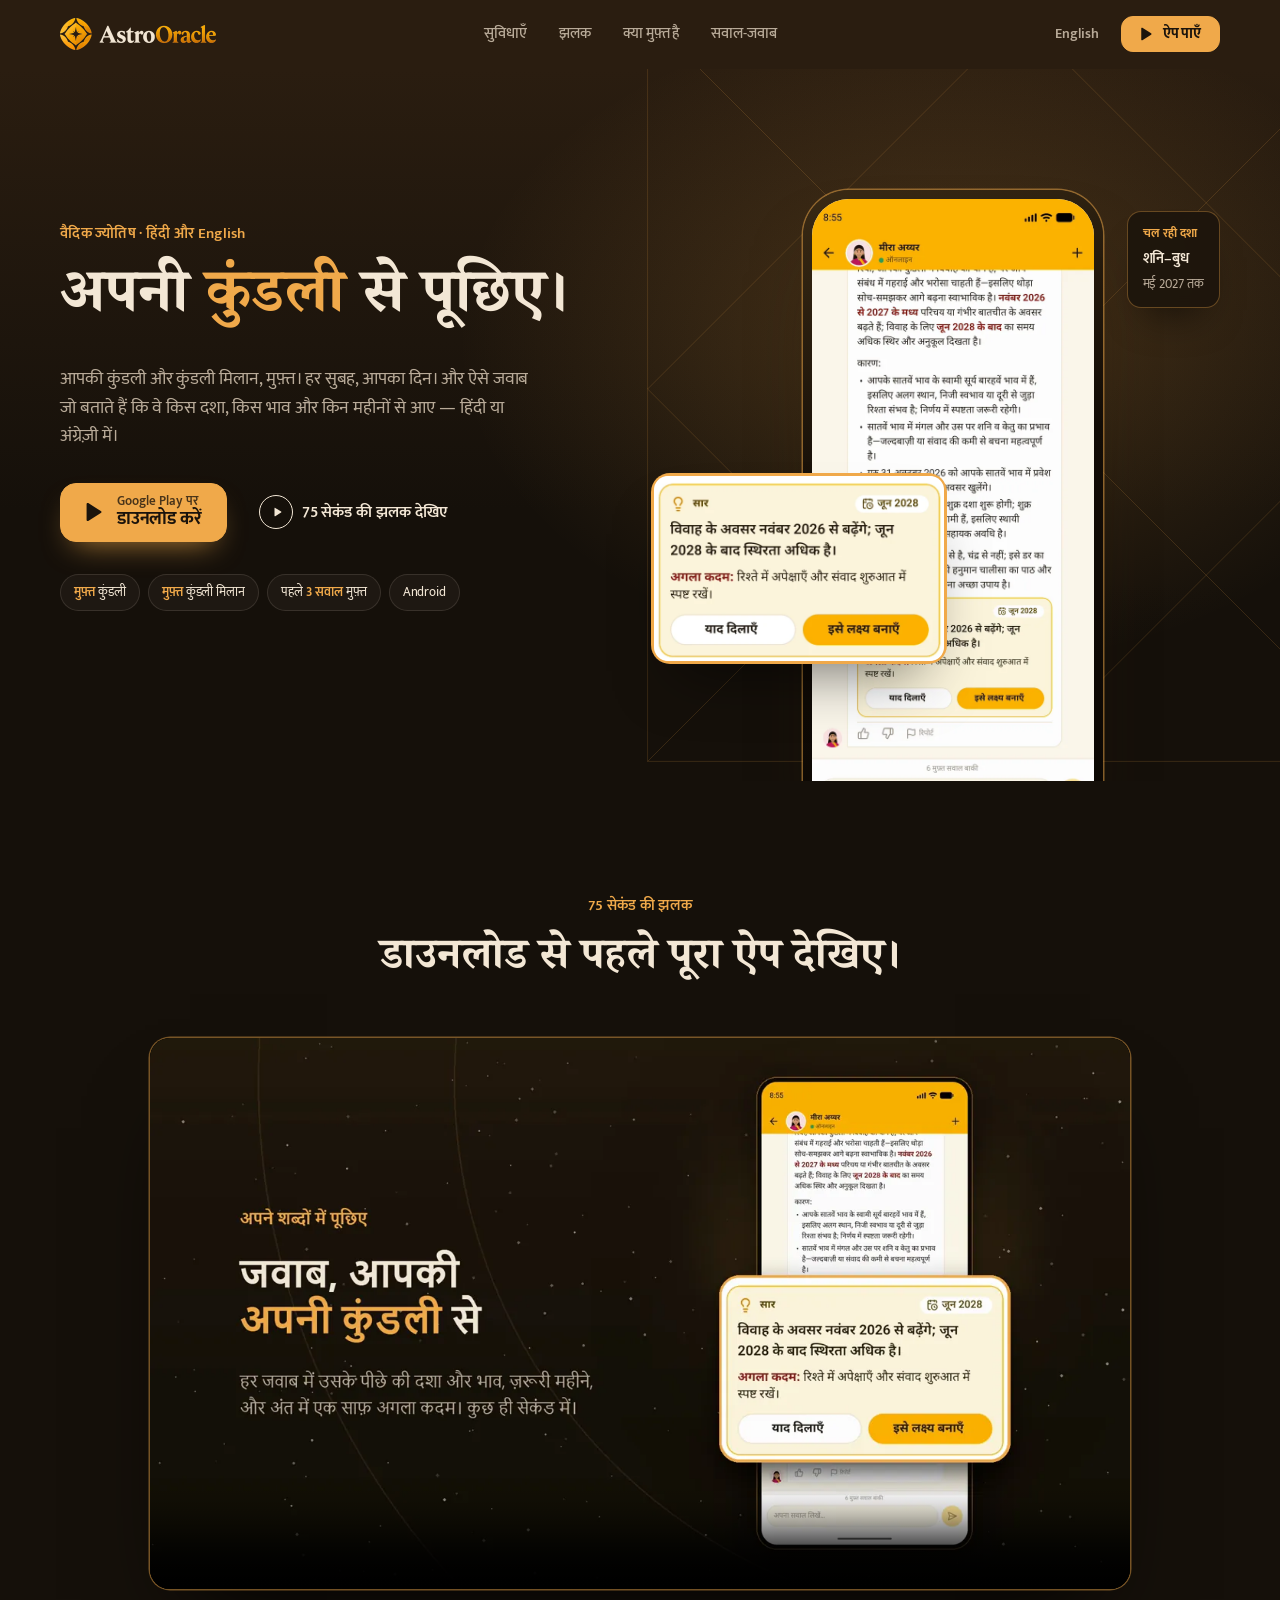
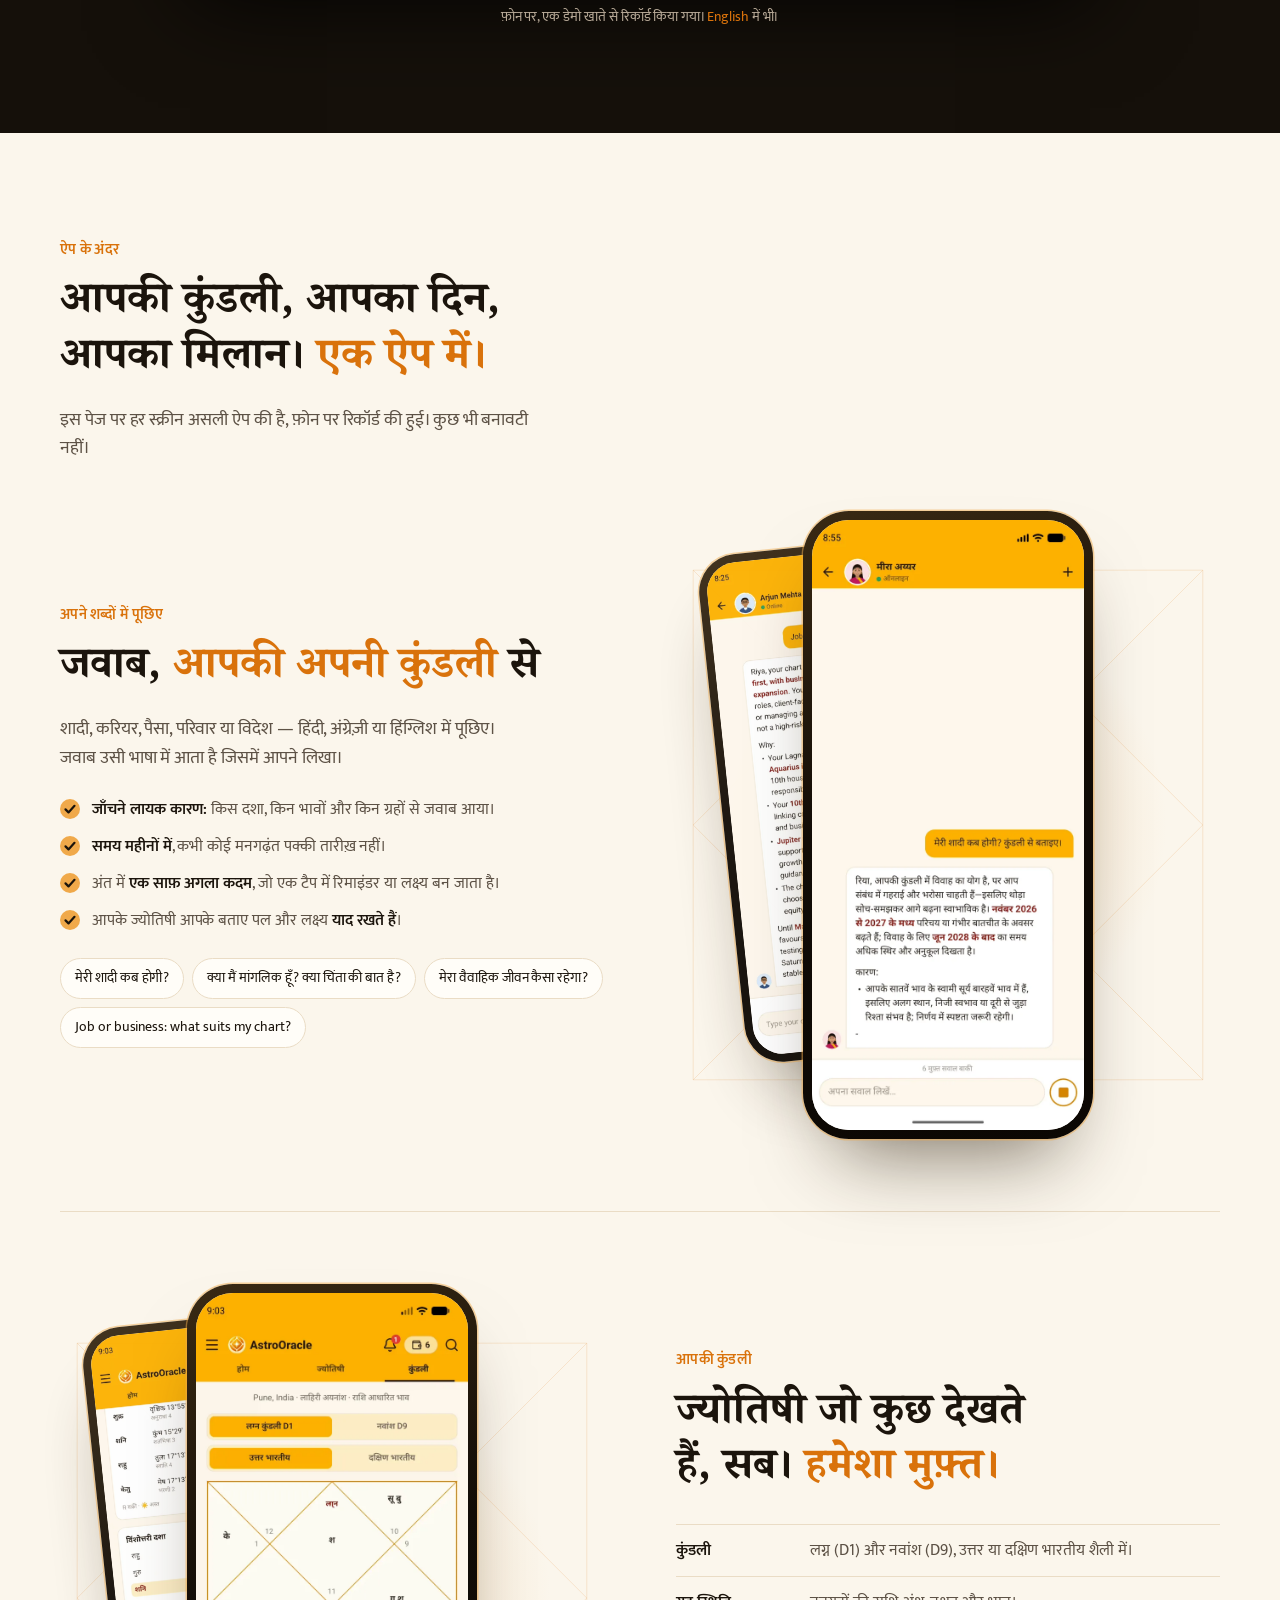
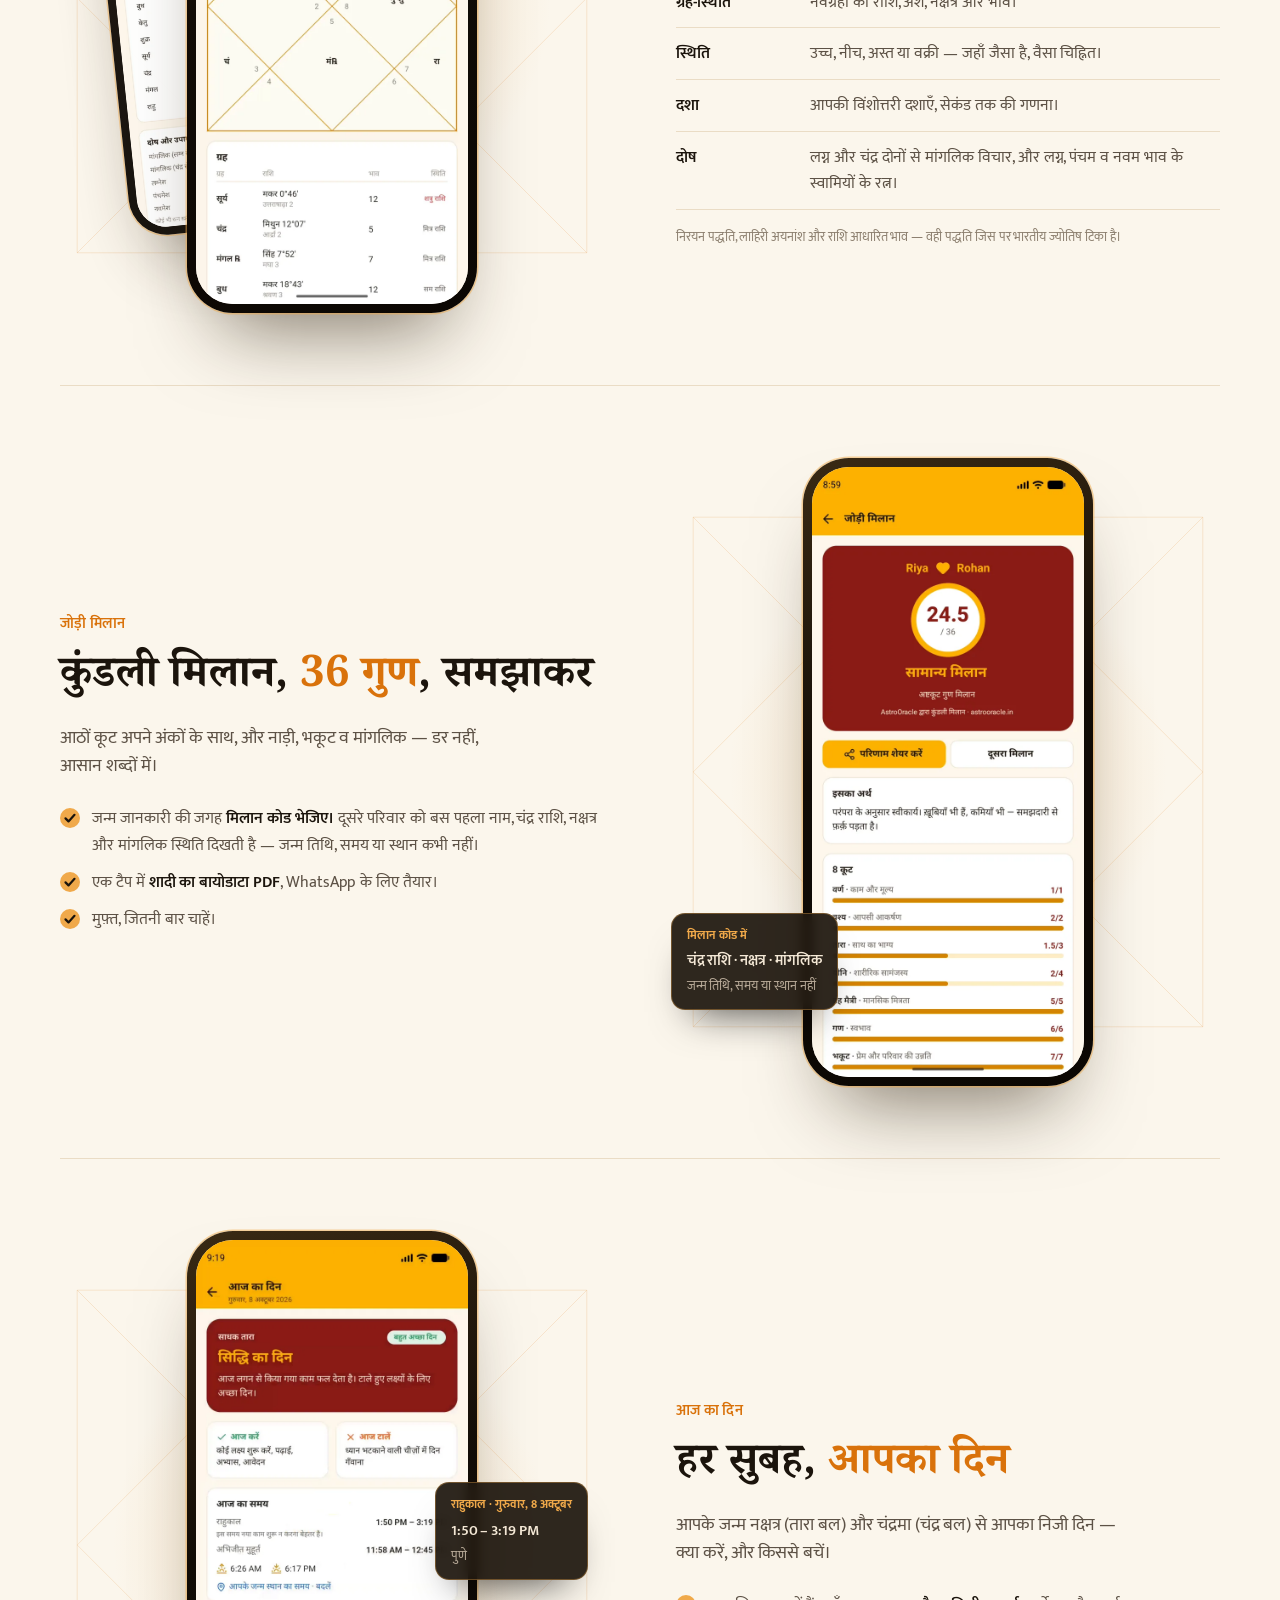
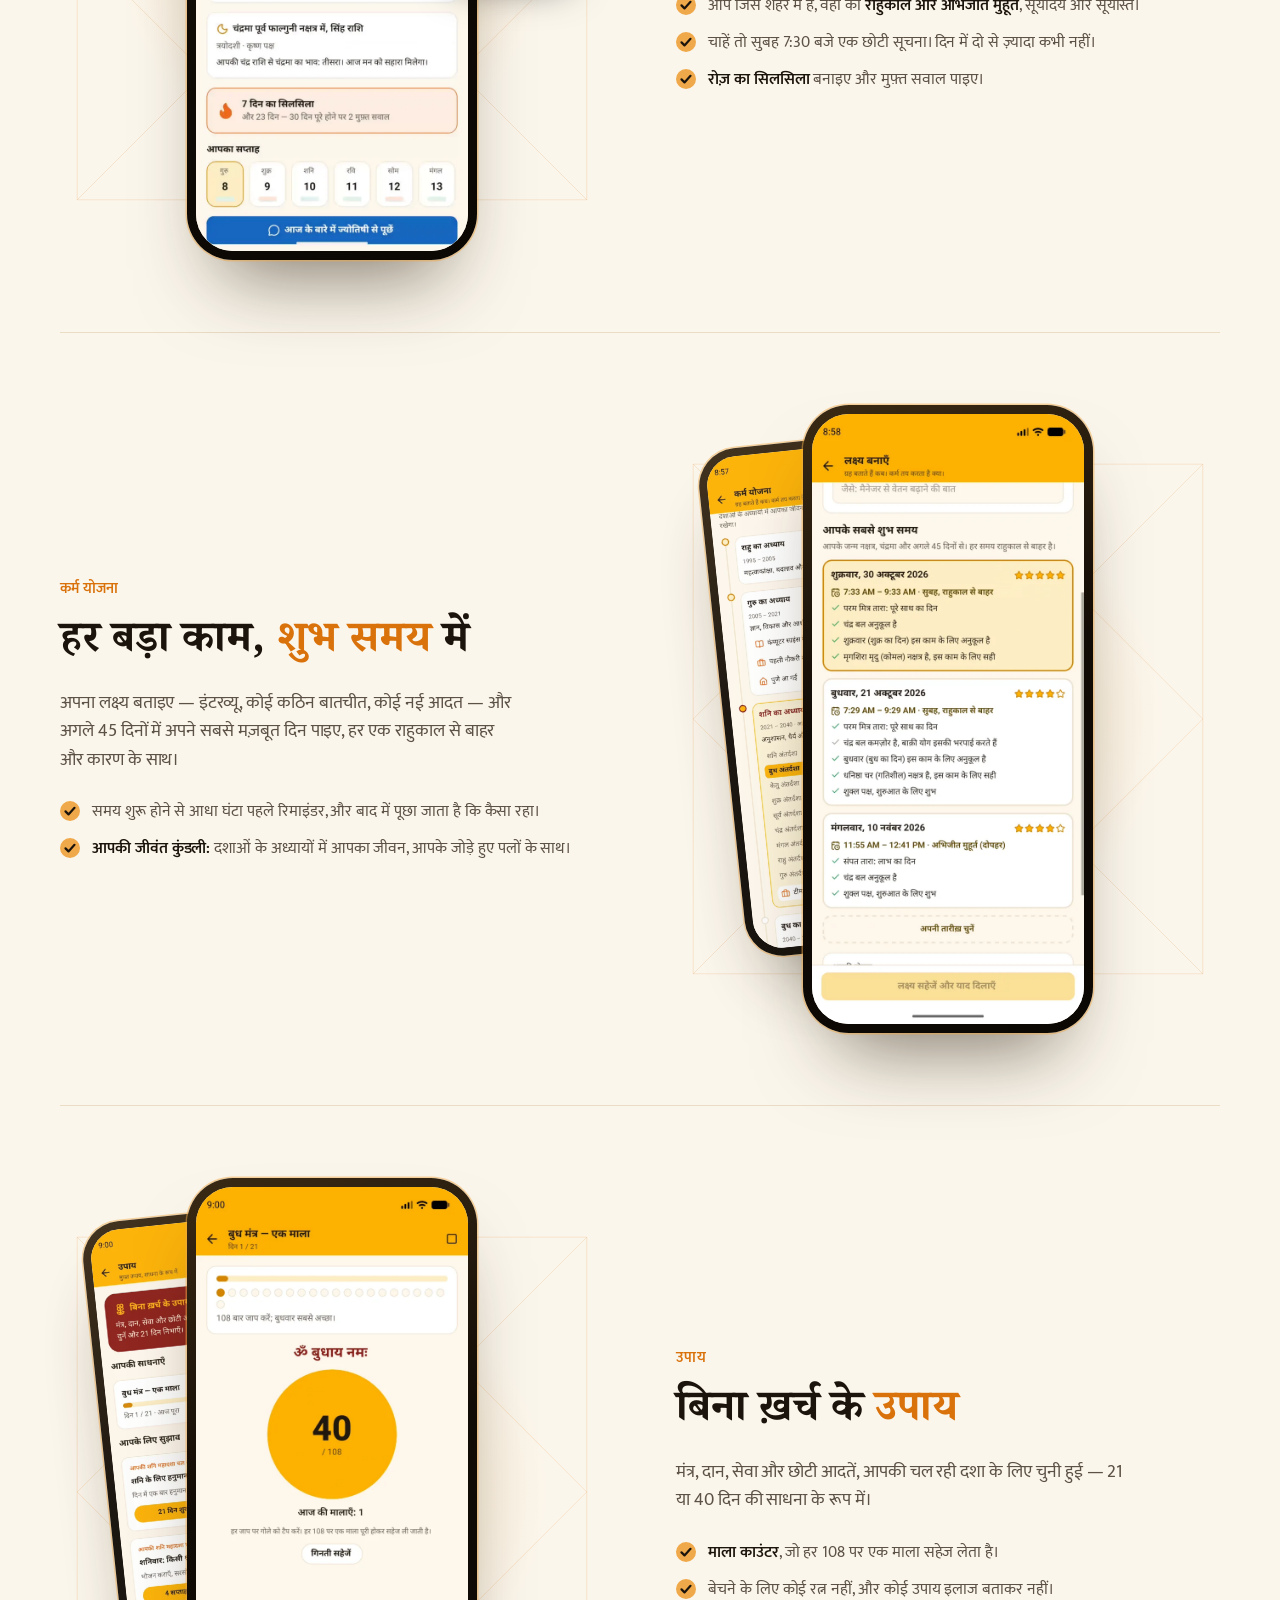
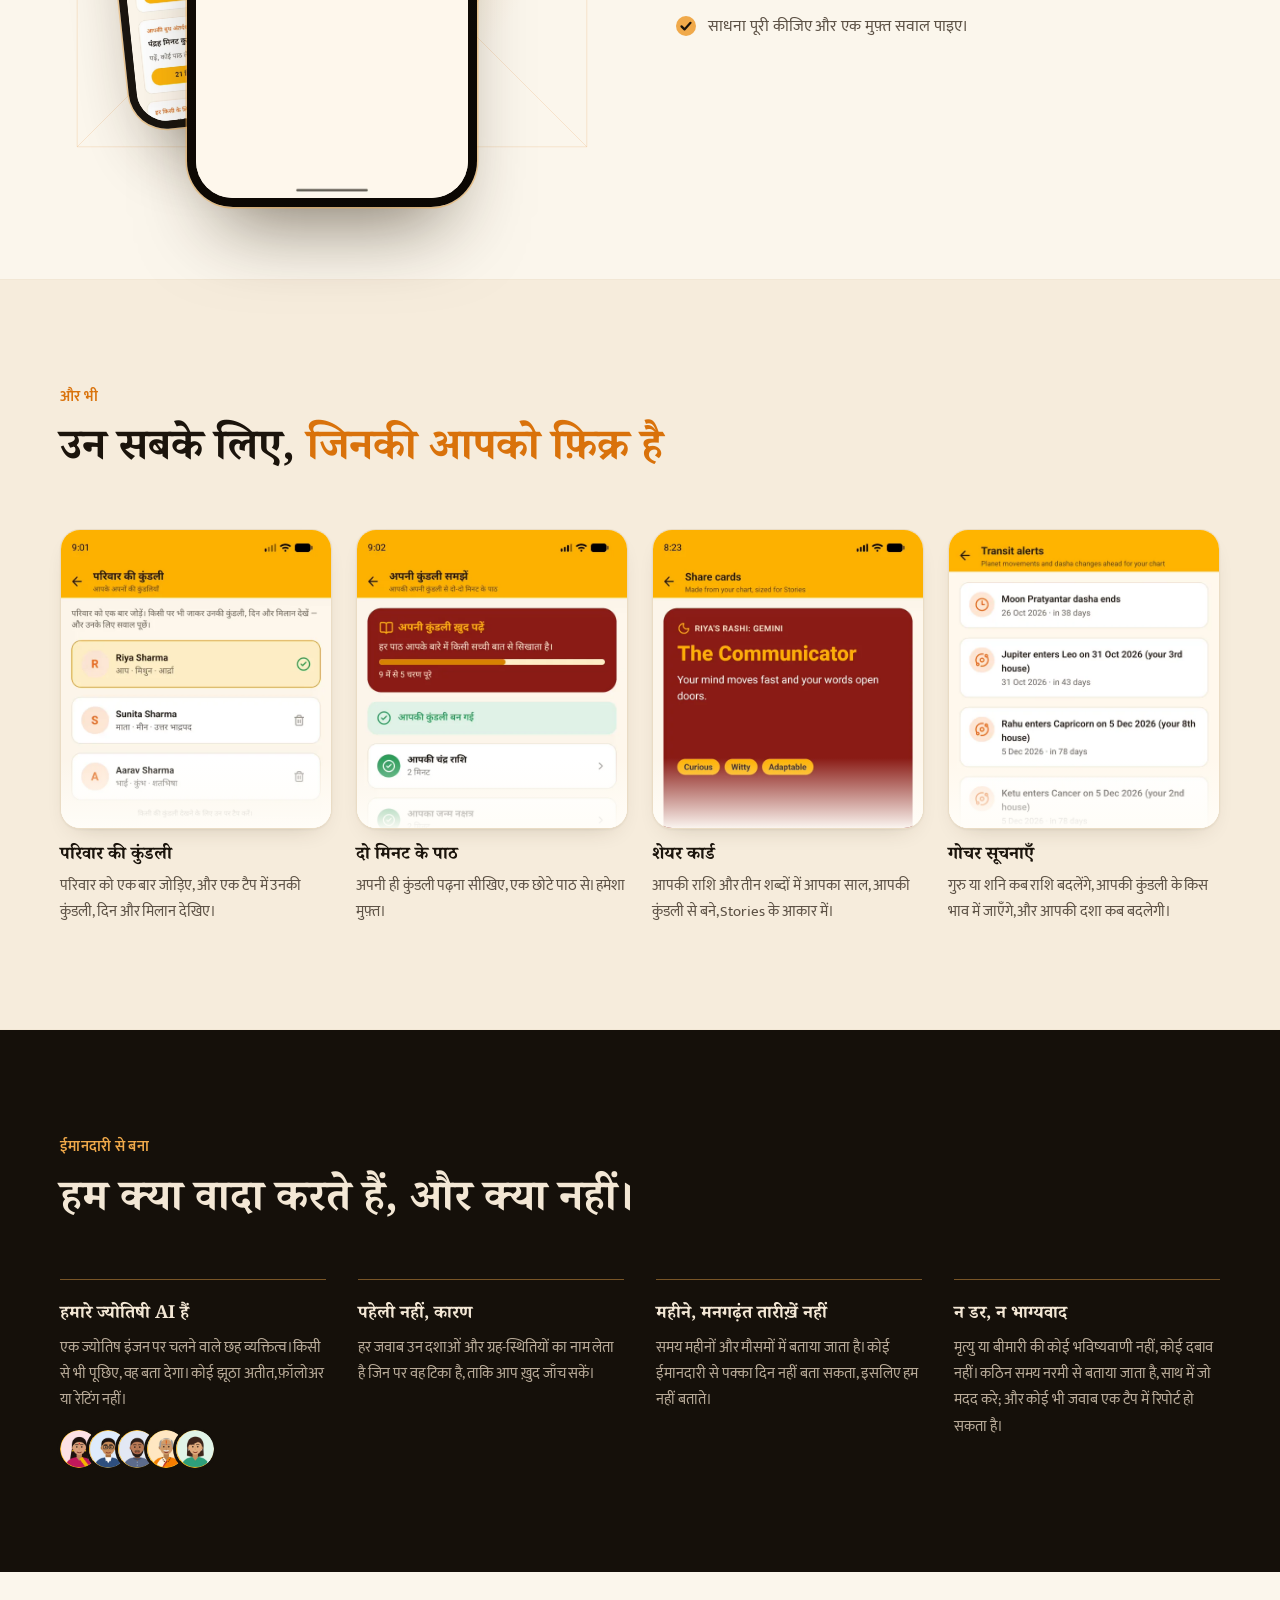
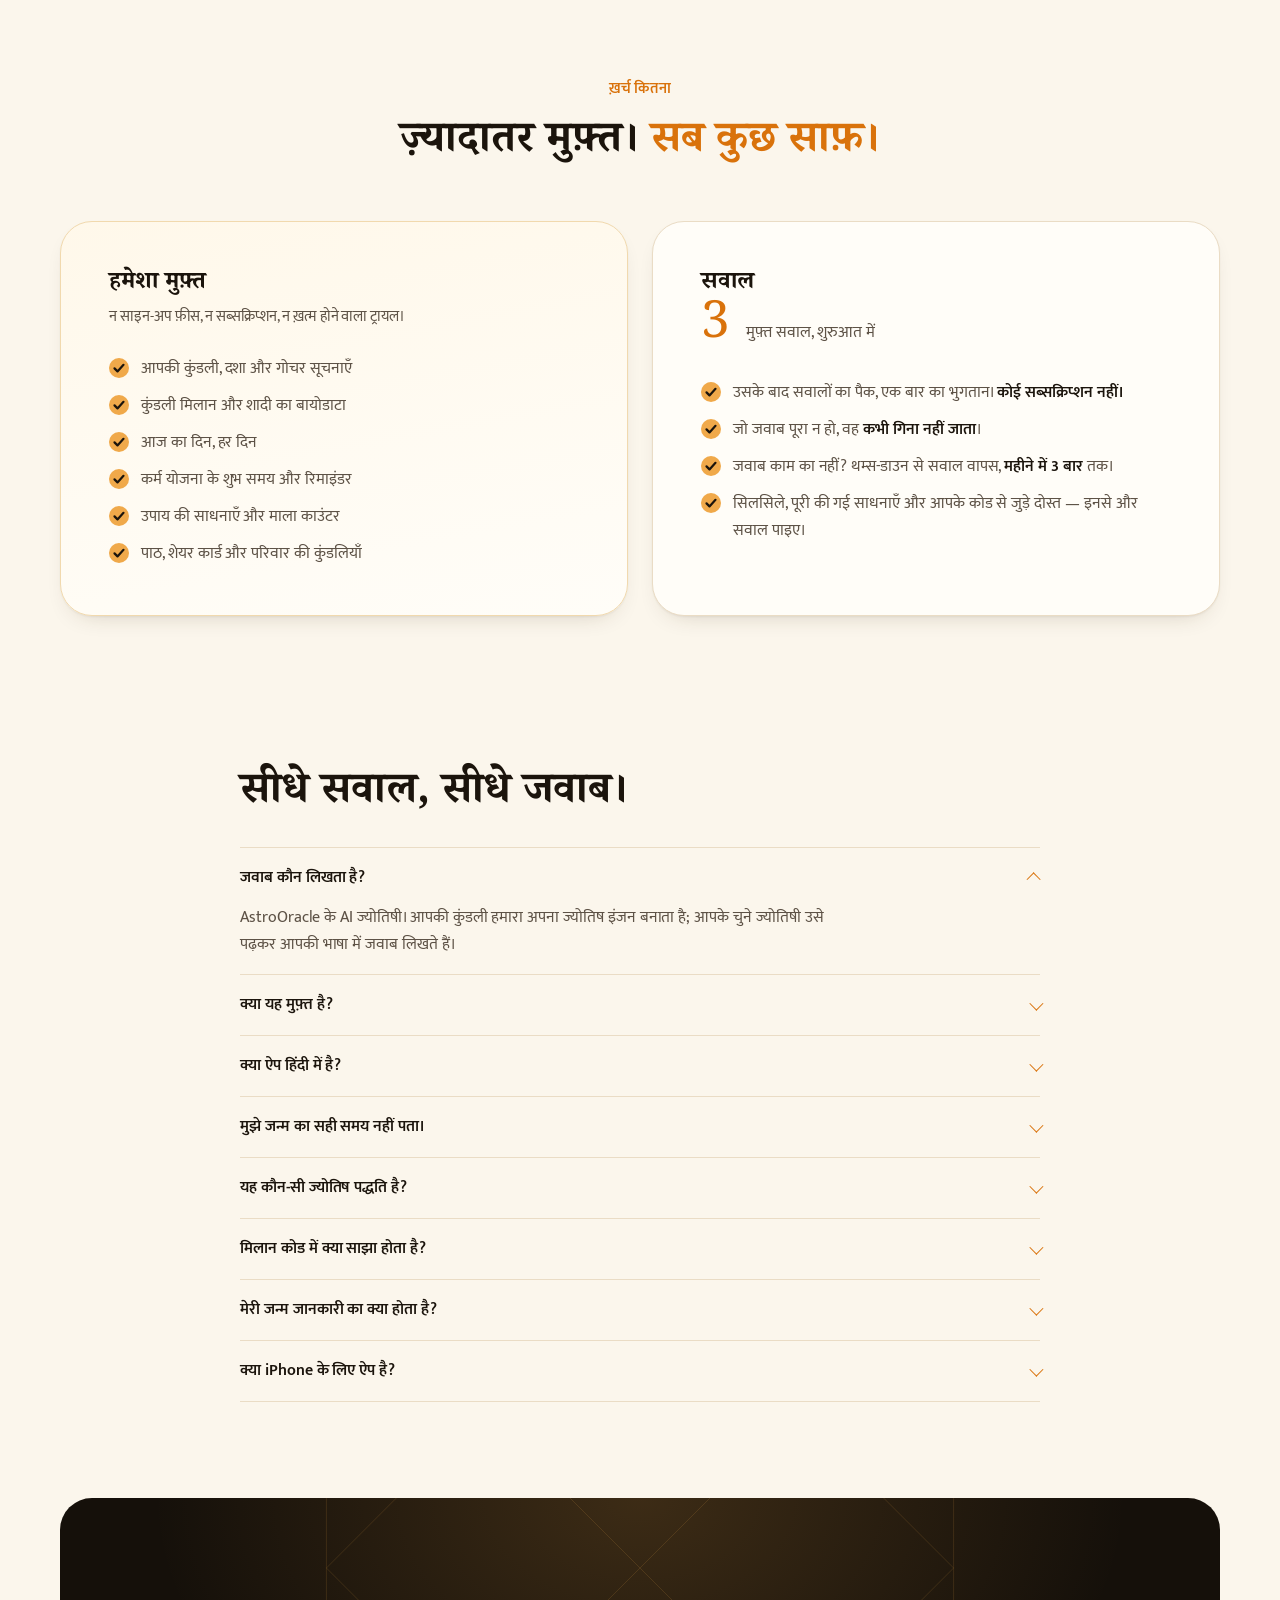
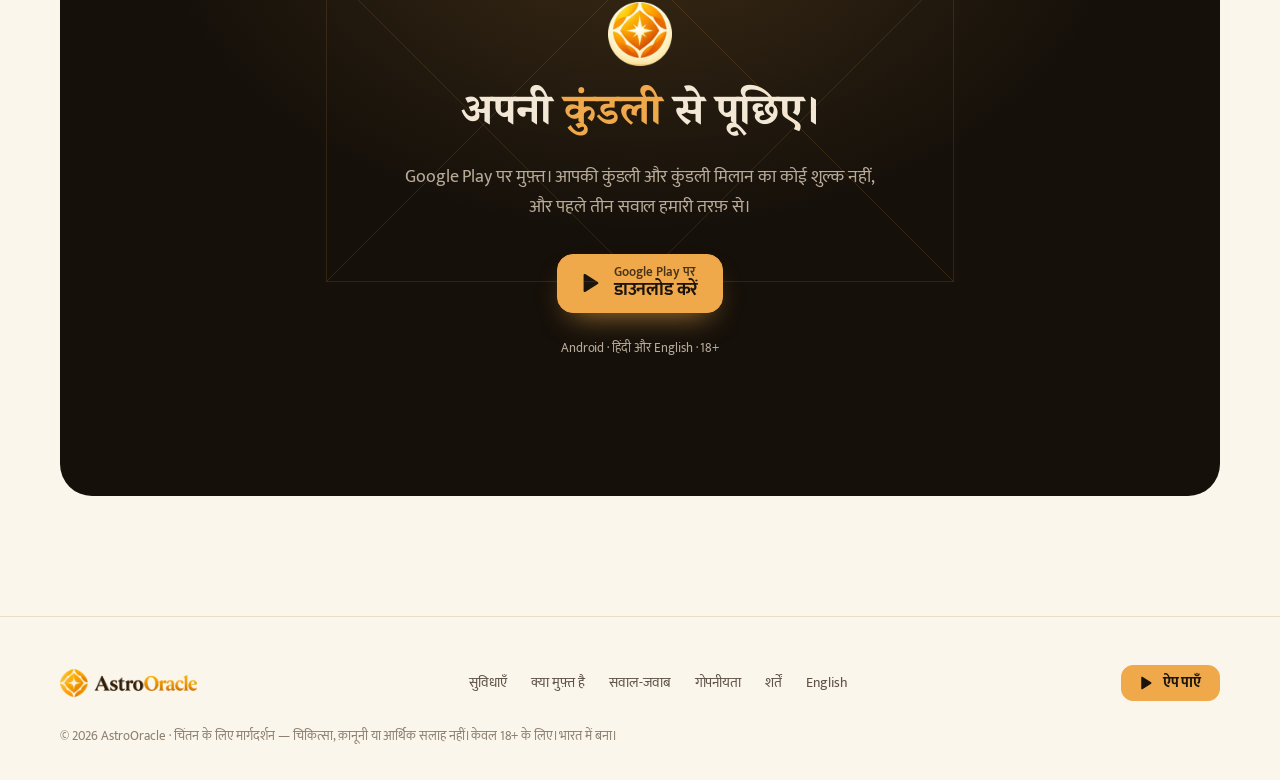
==== hi/index.html @ e286c620 "Redesign for 1.1.0: a Hindi page, the app in motion, and Google Play links - A night hero with a loo" ====
<!doctype html>
<html lang="hi">
<head>
<meta charset="utf-8" />
<meta name="viewport" content="width=device-width, initial-scale=1" />
<title>AstroOracle — मुफ़्त कुंडली, कुंडली मिलान और वैदिक ज्योतिष, हिंदी में</title>
<meta name="description" content="अपनी कुंडली से पूछिए। मुफ़्त कुंडली और 36 गुण मिलान, हर सुबह राहुकाल के साथ आपका दिन, और ऐसे जवाब जो बताते हैं कि वे किस दशा से आए — हिंदी और अंग्रेज़ी में।" />
<link rel="canonical" href="https://astrooracle.in/hi/" />
<link rel="alternate" hreflang="en" href="https://astrooracle.in/" />
<link rel="alternate" hreflang="hi" href="https://astrooracle.in/hi/" />
<link rel="alternate" hreflang="x-default" href="https://astrooracle.in/" />
<meta property="og:type" content="website" />
<meta property="og:locale" content="hi_IN" />
<meta property="og:url" content="https://astrooracle.in/hi/" />
<meta property="og:title" content="AstroOracle — अपनी कुंडली से पूछिए" />
<meta property="og:description" content="मुफ़्त कुंडली और कुंडली मिलान, हर सुबह आपका दिन, और आपकी अपनी कुंडली से जवाब। हिंदी और अंग्रेज़ी में।" />
<meta property="og:image" content="https://astrooracle.in/assets/img/og-hi.jpg" />
<meta property="og:image:width" content="1200" />
<meta property="og:image:height" content="630" />
<meta name="twitter:card" content="summary_large_image" />
<meta name="theme-color" content="#15100A" />
<link rel="icon" href="../assets/img/favicon.png" />
<link rel="apple-touch-icon" href="../assets/img/icon-512.png" />
<link rel="preconnect" href="https://fonts.googleapis.com" />
<link rel="preconnect" href="https://fonts.gstatic.com" crossorigin />
<link href="https://fonts.googleapis.com/css2?family=Fraunces:opsz,wght@9..144,600;9..144,700&family=Inter:wght@400;500;600;700&family=Mukta:wght@400;600;700&family=Noto+Serif+Devanagari:wght@600;700&display=swap" rel="stylesheet" />
<link rel="stylesheet" href="../assets/css/styles.css" />
<script>document.documentElement.classList.add('js');</script>
<script type="application/ld+json">
{
  "@context": "https://schema.org",
  "@type": "MobileApplication",
  "name": "AstroOracle",
  "operatingSystem": "Android",
  "applicationCategory": "LifestyleApplication",
  "inLanguage": ["hi", "en"],
  "url": "https://astrooracle.in/hi/",
  "downloadUrl": "https://play.google.com/store/apps/details?id=com.astrooracle.avokara",
  "image": "https://astrooracle.in/assets/img/icon-512.png",
  "description": "हिंदी और अंग्रेज़ी में वैदिक ज्योतिष: मुफ़्त कुंडली, मुफ़्त 36 गुण मिलान, राहुकाल के साथ रोज़ का दिन, और आपकी अपनी कुंडली से जवाब।",
  "offers": { "@type": "Offer", "price": "0", "priceCurrency": "INR" }
}
</script>
</head>
<body>

<svg width="0" height="0" style="position:absolute" aria-hidden="true"><defs>
  <symbol id="arrow" viewBox="0 0 24 24"><path d="M5 12h13M13 6l6 6-6 6" stroke-linecap="round" stroke-linejoin="round"/></symbol>
  <symbol id="play" viewBox="0 0 24 24"><path d="M7 4.6v14.8a1 1 0 0 0 1.53.85l11.6-7.4a1 1 0 0 0 0-1.7L8.53 3.75A1 1 0 0 0 7 4.6z"/></symbol>
  <symbol id="chart" viewBox="0 0 100 100"><path vector-effect="non-scaling-stroke" d="M1 1h98v98H1zM1 1l98 98M99 1L1 99M50 1l49 49-49 49L1 50z"/></symbol>
</defs></svg>

<nav class="nav nav--night" id="nav" aria-label="मुख्य">
  <div class="wrap">
    <a class="brand" href="./" aria-label="AstroOracle होम">
      <img class="on-day" src="../assets/img/logo-wordmark.png" srcset="../assets/img/logo-wordmark.png 1x, ../assets/img/logo-wordmark@2x.png 2x" alt="AstroOracle" width="156" height="32" />
      <img class="on-night" src="../assets/img/logo-wordmark-light.png" srcset="../assets/img/logo-wordmark-light.png 1x, ../assets/img/logo-wordmark-light@2x.png 2x" alt="AstroOracle" width="156" height="32" />
    </a>
    <div class="nav-links">
      <a href="#features">सुविधाएँ</a>
      <a href="#tour">झलक</a>
      <a href="#costs">क्या मुफ़्त है</a>
      <a href="#faq">सवाल-जवाब</a>
    </div>
    <div class="nav-actions">
      <a class="lang" href="../" hreflang="en" lang="en">English</a>
      <a class="store store--sm" href="https://play.google.com/store/apps/details?id=com.astrooracle.avokara"><svg aria-hidden="true"><use href="#play"/></svg><span><b>ऐप पाएँ</b></span></a>
    </div>
  </div>
</nav>

<!-- ============ HERO ============ -->
<header class="hero" id="top">
  <div class="motif" aria-hidden="true"><svg><use href="#chart"/></svg></div>
  <div class="wrap">
    <div class="hero-copy">
      <span class="eyebrow">वैदिक ज्योतिष · हिंदी और <span lang="en">English</span></span>
      <h1>अपनी <em>कुंडली</em> से पूछिए।</h1>
      <p class="lede">आपकी कुंडली और कुंडली मिलान, मुफ़्त। हर सुबह, आपका दिन। और ऐसे जवाब जो बताते हैं कि वे किस दशा, किस भाव और किन महीनों से आए — हिंदी या अंग्रेज़ी में।</p>
      <div class="hero-actions">
        <a class="store" href="https://play.google.com/store/apps/details?id=com.astrooracle.avokara"><svg aria-hidden="true"><use href="#play"/></svg><span><small>Google Play पर</small><b>डाउनलोड करें</b></span></a>
        <a class="textlink" href="#tour"><span class="play-dot" aria-hidden="true"><svg><use href="#play"/></svg></span>75 सेकंड की झलक देखिए</a>
      </div>
      <ul class="hero-meta">
        <li><b>मुफ़्त</b> कुंडली</li>
        <li><b>मुफ़्त</b> कुंडली मिलान</li>
        <li>पहले <b>3 सवाल</b> मुफ़्त</li>
        <li>Android</li>
      </ul>
    </div>
    <div class="hero-stage">
      <div class="phone">
        <video id="hero-video" muted loop playsinline preload="none" poster="../assets/video/hero-hi.webp" width="600" height="1346"
               aria-label="AstroOracle में पूछा गया एक सवाल और कुंडली से आया जवाब, अंत में सार के साथ।">
          <source src="../assets/video/hero-hi.mp4" type="video/mp4" />
        </video>
      </div>
      <div class="lift"><img src="../assets/img/app/hi/takeaway.webp" width="616" height="392" alt="जवाब के अंत में सार: एक पंक्ति का मार्गदर्शन, अगला कदम, और रिमाइंडर या लक्ष्य बनाने के बटन।" /></div>
      <div class="chip" aria-hidden="true"><small>चल रही दशा</small><b>शनि–बुध</b><span>मई 2027 तक</span></div>
    </div>
  </div>
</header>

<!-- ============ TOUR ============ -->
<section class="tour" id="tour">
  <div class="wrap">
    <div class="section-head center">
      <span class="eyebrow">75 सेकंड की झलक</span>
      <h2>डाउनलोड से पहले पूरा ऐप देखिए।</h2>
    </div>
    <div class="player reveal">
      <video controls preload="none" playsinline poster="../assets/video/intro-hi.webp" width="1280" height="720" aria-label="AstroOracle की 75 सेकंड की झलक">
        <source src="../assets/video/intro-hi.mp4" type="video/mp4" />
      </video>
    </div>
    <p class="player-note">फ़ोन पर, एक डेमो खाते से रिकॉर्ड किया गया। <a href="../#tour" hreflang="en" lang="en">English</a> में भी।</p>
  </div>
</section>

<!-- ============ FEATURES ============ -->
<section class="features" id="features">
  <div class="wrap">
    <div class="section-head">
      <span class="eyebrow">ऐप के अंदर</span>
      <h2>आपकी कुंडली, आपका दिन, आपका मिलान। <em>एक ऐप में।</em></h2>
      <p class="lede">इस पेज पर हर स्क्रीन असली ऐप की है, फ़ोन पर रिकॉर्ड की हुई। कुछ भी बनावटी नहीं।</p>
    </div>

    <article class="feature" id="ask">
      <div class="feature-copy reveal">
        <span class="eyebrow">अपने शब्दों में पूछिए</span>
        <h2>जवाब, <em>आपकी अपनी कुंडली</em> से</h2>
        <p class="lede">शादी, करियर, पैसा, परिवार या विदेश — हिंदी, अंग्रेज़ी या हिंग्लिश में पूछिए। जवाब उसी भाषा में आता है जिसमें आपने लिखा।</p>
        <ul class="ticks">
          <li><span><b>जाँचने लायक कारण:</b> किस दशा, किन भावों और किन ग्रहों से जवाब आया।</span></li>
          <li><span><b>समय महीनों में</b>, कभी कोई मनगढ़ंत पक्की तारीख़ नहीं।</span></li>
          <li><span>अंत में <b>एक साफ़ अगला कदम</b>, जो एक टैप में रिमाइंडर या लक्ष्य बन जाता है।</span></li>
          <li><span>आपके ज्योतिषी आपके बताए पल और लक्ष्य <b>याद रखते हैं</b>।</span></li>
        </ul>
        <div class="asks" aria-label="लोग क्या पूछते हैं">
          <span>मेरी शादी कब होगी?</span>
          <span>क्या मैं मांगलिक हूँ? क्या चिंता की बात है?</span>
          <span>मेरा वैवाहिक जीवन कैसा रहेगा?</span>
          <span lang="en">Job or business: what suits my chart?</span>
        </div>
      </div>
      <div class="feature-visual reveal d1">
        <div class="motif" aria-hidden="true"><svg><use href="#chart"/></svg></div>
        <div class="phone phone--sm phone--back"><img src="../assets/img/app/en/answer.webp" width="640" height="1437" loading="lazy" alt="अंग्रेज़ी में ऐसा ही एक जवाब, करियर के सवाल पर।" /></div>
        <div class="phone"><img src="../assets/img/app/hi/answer.webp" width="640" height="1437" loading="lazy" alt="'मेरी शादी कब होगी?' का जवाब, जिसमें नवंबर 2026 से 2027 के मध्य और जून 2028 के बाद का समय और उसके कारण हैं।" /></div>
      </div>
    </article>

    <article class="feature feature--flip" id="kundli">
      <div class="feature-copy reveal">
        <span class="eyebrow">आपकी कुंडली</span>
        <h2>ज्योतिषी जो कुछ देखते हैं, सब। <em>हमेशा मुफ़्त।</em></h2>
        <ul class="spec">
          <li><b>कुंडली</b><span>लग्न (D1) और नवांश (D9), उत्तर या दक्षिण भारतीय शैली में।</span></li>
          <li><b>ग्रह-स्थिति</b><span>नवग्रहों की राशि, अंश, नक्षत्र और भाव।</span></li>
          <li><b>स्थिति</b><span>उच्च, नीच, अस्त या वक्री — जहाँ जैसा है, वैसा चिह्नित।</span></li>
          <li><b>दशा</b><span>आपकी विंशोत्तरी दशाएँ, सेकंड तक की गणना।</span></li>
          <li><b>दोष</b><span>लग्न और चंद्र दोनों से मांगलिक विचार, और लग्न, पंचम व नवम भाव के स्वामियों के रत्न।</span></li>
        </ul>
        <p class="tiny" style="margin-top:var(--s-4)">निरयन पद्धति, लाहिरी अयनांश और राशि आधारित भाव — वही पद्धति जिस पर भारतीय ज्योतिष टिका है।</p>
      </div>
      <div class="feature-visual reveal d1">
        <div class="motif" aria-hidden="true"><svg><use href="#chart"/></svg></div>
        <div class="phone phone--sm phone--back"><img src="../assets/img/app/hi/dasha.webp" width="640" height="1437" loading="lazy" alt="विंशोत्तरी दशा की समयरेखा, और दोष व उपाय।" /></div>
        <div class="phone"><img src="../assets/img/app/hi/kundli.webp" width="640" height="1437" loading="lazy" alt="कुंडली स्क्रीन: उत्तर भारतीय लग्न कुंडली, और नीचे ग्रहों की राशि, भाव और स्थिति।" /></div>
      </div>
    </article>

    <article class="feature" id="match">
      <div class="feature-copy reveal">
        <span class="eyebrow">जोड़ी मिलान</span>
        <h2>कुंडली मिलान, <em>36 गुण</em>, समझाकर</h2>
        <p class="lede">आठों कूट अपने अंकों के साथ, और नाड़ी, भकूट व मांगलिक — डर नहीं, आसान शब्दों में।</p>
        <ul class="ticks">
          <li><span>जन्म जानकारी की जगह <b>मिलान कोड भेजिए।</b> दूसरे परिवार को बस पहला नाम, चंद्र राशि, नक्षत्र और मांगलिक स्थिति दिखती है — जन्म तिथि, समय या स्थान कभी नहीं।</span></li>
          <li><span>एक टैप में <b>शादी का बायोडाटा PDF</b>, WhatsApp के लिए तैयार।</span></li>
          <li><span>मुफ़्त, जितनी बार चाहें।</span></li>
        </ul>
      </div>
      <div class="feature-visual reveal d1">
        <div class="motif" aria-hidden="true"><svg><use href="#chart"/></svg></div>
        <div class="phone"><img src="../assets/img/app/hi/match.webp" width="640" height="1437" loading="lazy" alt="कुंडली मिलान: 36 में से 24.5, सामान्य मिलान, और आठों कूट के अंक।" /></div>
        <div class="chip" style="left:-1%;bottom:76px"><small>मिलान कोड में</small><b>चंद्र राशि · नक्षत्र · मांगलिक</b><span>जन्म तिथि, समय या स्थान नहीं</span></div>
      </div>
    </article>

    <article class="feature feature--flip" id="today">
      <div class="feature-copy reveal">
        <span class="eyebrow">आज का दिन</span>
        <h2>हर सुबह, <em>आपका दिन</em></h2>
        <p class="lede">आपके जन्म नक्षत्र (तारा बल) और चंद्रमा (चंद्र बल) से आपका निजी दिन — क्या करें, और किससे बचें।</p>
        <ul class="ticks">
          <li><span>आप जिस शहर में हैं, वहाँ का <b>राहुकाल और अभिजीत मुहूर्त</b>, सूर्योदय और सूर्यास्त।</span></li>
          <li><span>चाहें तो सुबह 7:30 बजे एक छोटी सूचना। दिन में दो से ज़्यादा कभी नहीं।</span></li>
          <li><span><b>रोज़ का सिलसिला</b> बनाइए और मुफ़्त सवाल पाइए।</span></li>
        </ul>
      </div>
      <div class="feature-visual reveal d1">
        <div class="motif" aria-hidden="true"><svg><use href="#chart"/></svg></div>
        <div class="phone"><img src="../assets/img/app/hi/today.webp" width="640" height="1437" loading="lazy" alt="आज का दिन: सिद्धि का दिन, आज क्या करें, राहुकाल 1:50 से 3:19 PM, अभिजीत मुहूर्त, चंद्रमा का नक्षत्र और 7 दिन का सिलसिला।" /></div>
        <div class="chip" style="right:3%;top:40%"><small>राहुकाल · गुरुवार, 8 अक्टूबर</small><b>1:50 – 3:19 PM</b><span>पुणे</span></div>
      </div>
    </article>

    <article class="feature" id="karma">
      <div class="feature-copy reveal">
        <span class="eyebrow">कर्म योजना</span>
        <h2>हर बड़ा काम, <em>शुभ समय</em> में</h2>
        <p class="lede">अपना लक्ष्य बताइए — इंटरव्यू, कोई कठिन बातचीत, कोई नई आदत — और अगले 45 दिनों में अपने सबसे मज़बूत दिन पाइए, हर एक राहुकाल से बाहर और कारण के साथ।</p>
        <ul class="ticks">
          <li><span>समय शुरू होने से आधा घंटा पहले रिमाइंडर, और बाद में पूछा जाता है कि कैसा रहा।</span></li>
          <li><span><b>आपकी जीवंत कुंडली:</b> दशाओं के अध्यायों में आपका जीवन, आपके जोड़े हुए पलों के साथ।</span></li>
        </ul>
      </div>
      <div class="feature-visual reveal d1">
        <div class="motif" aria-hidden="true"><svg><use href="#chart"/></svg></div>
        <div class="phone phone--sm phone--back"><img src="../assets/img/app/hi/chapters.webp" width="640" height="1437" loading="lazy" alt="जीवंत कुंडली: दशाओं के अध्याय, अंतर्दशाएँ और जोड़े हुए पल।" /></div>
        <div class="phone"><img src="../assets/img/app/hi/windows.webp" width="640" height="1437" loading="lazy" alt="आपके सबसे शुभ समय: शुक्रवार, 30 अक्टूबर, सुबह 7:33 से 9:33, पाँच सितारे, और कारण।" /></div>
      </div>
    </article>

    <article class="feature feature--flip" id="upay">
      <div class="feature-copy reveal">
        <span class="eyebrow">उपाय</span>
        <h2>बिना ख़र्च के <em>उपाय</em></h2>
        <p class="lede">मंत्र, दान, सेवा और छोटी आदतें, आपकी चल रही दशा के लिए चुनी हुई — 21 या 40 दिन की साधना के रूप में।</p>
        <ul class="ticks">
          <li><span><b>माला काउंटर</b>, जो हर 108 पर एक माला सहेज लेता है।</span></li>
          <li><span>बेचने के लिए कोई रत्न नहीं, और कोई उपाय इलाज बताकर नहीं।</span></li>
          <li><span>साधना पूरी कीजिए और एक मुफ़्त सवाल पाइए।</span></li>
        </ul>
      </div>
      <div class="feature-visual reveal d1">
        <div class="motif" aria-hidden="true"><svg><use href="#chart"/></svg></div>
        <div class="phone phone--sm phone--back"><img src="../assets/img/app/hi/upay.webp" width="640" height="1437" loading="lazy" alt="उपाय: चल रही शनि महादशा और बुध अंतर्दशा के लिए सुझाए गए उपाय।" /></div>
        <div class="phone"><img src="../assets/img/app/hi/mala.webp" width="640" height="1437" loading="lazy" alt="ॐ बुधाय नमः की माला गिनती, 108 में से 40।" /></div>
      </div>
    </article>
  </div>
</section>

<!-- ============ ALSO IN THE APP ============ -->
<section class="pad" style="background:var(--sand);border-block:1px solid var(--hair-soft)">
  <div class="wrap">
    <div class="section-head">
      <span class="eyebrow">और भी</span>
      <h2>उन सबके लिए, <em>जिनकी आपको फ़िक्र है</em></h2>
    </div>
    <div class="more">
      <article class="reveal">
        <div class="window"><img src="../assets/img/app/hi/family.webp" width="640" height="1437" loading="lazy" alt="परिवार की कुंडली: रिया, उनकी माँ सुनीता और भाई आरव।" /></div>
        <h3>परिवार की कुंडली</h3>
        <p>परिवार को एक बार जोड़िए, और एक टैप में उनकी कुंडली, दिन और मिलान देखिए।</p>
      </article>
      <article class="reveal d1">
        <div class="window"><img src="../assets/img/app/hi/learn.webp" width="640" height="1437" loading="lazy" alt="अपनी कुंडली समझें: दो-दो मिनट के पाठ।" /></div>
        <h3>दो मिनट के पाठ</h3>
        <p>अपनी ही कुंडली पढ़ना सीखिए, एक छोटे पाठ से। हमेशा मुफ़्त।</p>
      </article>
      <article class="reveal d2">
        <div class="window"><img src="../assets/img/app/en/cards.webp" width="640" height="1437" loading="lazy" alt="शेयर कार्ड (अंग्रेज़ी में): रिया की राशि मिथुन, और तीन शब्दों में उनका 2026।" /></div>
        <h3>शेयर कार्ड</h3>
        <p>आपकी राशि और तीन शब्दों में आपका साल, आपकी कुंडली से बने, Stories के आकार में।</p>
      </article>
      <article class="reveal d3">
        <div class="window"><img src="../assets/img/screen-transits.webp" width="560" height="1180" loading="lazy" alt="गोचर सूचनाएँ (अंग्रेज़ी में), तारीख़ों और भावों के साथ।" /></div>
        <h3>गोचर सूचनाएँ</h3>
        <p>गुरु या शनि कब राशि बदलेंगे, आपकी कुंडली के किस भाव में जाएँगे, और आपकी दशा कब बदलेगी।</p>
      </article>
    </div>
  </div>
</section>

<!-- ============ HONEST ============ -->
<section class="night pad" id="honest">
  <div class="wrap">
    <div class="section-head">
      <span class="eyebrow">ईमानदारी से बना</span>
      <h2>हम क्या वादा करते हैं, और क्या नहीं।</h2>
    </div>
    <div class="promises">
      <article class="reveal">
        <h3>हमारे ज्योतिषी AI हैं</h3>
        <p>एक ज्योतिष इंजन पर चलने वाले छह व्यक्तित्व। किसी से भी पूछिए, वह बता देगा। कोई झूठा अतीत, फ़ॉलोअर या रेटिंग नहीं।</p>
        <div class="faces" aria-hidden="true">
          <img src="../assets/img/astrologer-meera.webp" width="38" height="38" loading="lazy" alt="" />
          <img src="../assets/img/astrologer-arjun.webp" width="38" height="38" loading="lazy" alt="" />
          <img src="../assets/img/astrologer-rudra.webp" width="38" height="38" loading="lazy" alt="" />
          <img src="../assets/img/astrologer-devraj.webp" width="38" height="38" loading="lazy" alt="" />
          <img src="../assets/img/astrologer-ananya.webp" width="38" height="38" loading="lazy" alt="" />
        </div>
      </article>
      <article class="reveal d1">
        <h3>पहेली नहीं, कारण</h3>
        <p>हर जवाब उन दशाओं और ग्रह-स्थितियों का नाम लेता है जिन पर वह टिका है, ताकि आप ख़ुद जाँच सकें।</p>
      </article>
      <article class="reveal d2">
        <h3>महीने, मनगढ़ंत तारीख़ें नहीं</h3>
        <p>समय महीनों और मौसमों में बताया जाता है। कोई ईमानदारी से पक्का दिन नहीं बता सकता, इसलिए हम नहीं बताते।</p>
      </article>
      <article class="reveal d3">
        <h3>न डर, न भाग्यवाद</h3>
        <p>मृत्यु या बीमारी की कोई भविष्यवाणी नहीं, कोई दबाव नहीं। कठिन समय नरमी से बताया जाता है, साथ में जो मदद करे; और कोई भी जवाब एक टैप में रिपोर्ट हो सकता है।</p>
      </article>
    </div>
  </div>
</section>

<!-- ============ COSTS ============ -->
<section class="pad" id="costs">
  <div class="wrap">
    <div class="section-head center">
      <span class="eyebrow">ख़र्च कितना</span>
      <h2>ज़्यादातर मुफ़्त। <em>सब कुछ साफ़।</em></h2>
    </div>
    <div class="costs">
      <div class="cost cost--free reveal">
        <h3>हमेशा मुफ़्त</h3>
        <p>न साइन-अप फ़ीस, न सब्सक्रिप्शन, न ख़त्म होने वाला ट्रायल।</p>
        <ul class="ticks">
          <li><span>आपकी कुंडली, दशा और गोचर सूचनाएँ</span></li>
          <li><span>कुंडली मिलान और शादी का बायोडाटा</span></li>
          <li><span>आज का दिन, हर दिन</span></li>
          <li><span>कर्म योजना के शुभ समय और रिमाइंडर</span></li>
          <li><span>उपाय की साधनाएँ और माला काउंटर</span></li>
          <li><span>पाठ, शेयर कार्ड और परिवार की कुंडलियाँ</span></li>
        </ul>
      </div>
      <div class="cost reveal d1">
        <h3>सवाल</h3>
        <p class="big">3 <small>मुफ़्त सवाल, शुरुआत में</small></p>
        <ul class="ticks">
          <li><span>उसके बाद सवालों का पैक, एक बार का भुगतान। <b>कोई सब्सक्रिप्शन नहीं।</b></span></li>
          <li><span>जो जवाब पूरा न हो, वह <b>कभी गिना नहीं जाता</b>।</span></li>
          <li><span>जवाब काम का नहीं? थम्स-डाउन से सवाल वापस, <b>महीने में 3 बार</b> तक।</span></li>
          <li><span>सिलसिले, पूरी की गई साधनाएँ और आपके कोड से जुड़े दोस्त — इनसे और सवाल पाइए।</span></li>
        </ul>
      </div>
    </div>
  </div>
</section>

<!-- ============ FAQ ============ -->
<section class="pad-sm" id="faq">
  <div class="wrap">
    <div class="faq">
      <h2 style="margin-bottom:var(--s-5)">सीधे सवाल, सीधे जवाब।</h2>
      <details open>
        <summary>जवाब कौन लिखता है?</summary>
        <p>AstroOracle के AI ज्योतिषी। आपकी कुंडली हमारा अपना ज्योतिष इंजन बनाता है; आपके चुने ज्योतिषी उसे पढ़कर आपकी भाषा में जवाब लिखते हैं।</p>
      </details>
      <details>
        <summary>क्या यह मुफ़्त है?</summary>
        <p>आपकी कुंडली, कुंडली मिलान, आज का दिन, कर्म योजना, उपाय की साधनाएँ और पाठ — हमेशा मुफ़्त। हर खाते में शुरू में तीन मुफ़्त सवाल भी मिलते हैं; उसके बाद सवालों का पैक। कोई सब्सक्रिप्शन नहीं, और जो जवाब पूरा न हो वह कभी गिना नहीं जाता।</p>
      </details>
      <details>
        <summary>क्या ऐप हिंदी में है?</summary>
        <p>हाँ। हर स्क्रीन हिंदी और अंग्रेज़ी में है, और आप कभी भी भाषा बदल सकते हैं। हिंदी, अंग्रेज़ी या हिंग्लिश में पूछिए — जवाब उसी भाषा में आता है।</p>
      </details>
      <details>
        <summary>मुझे जन्म का सही समय नहीं पता।</summary>
        <p>तब पाठ आपकी चंद्र राशि से बनता है, भाव वहीं से गिने जाते हैं, और जवाब यह साफ़ बताता है — झूठी सटीकता का दिखावा नहीं करता।</p>
      </details>
      <details>
        <summary>यह कौन-सी ज्योतिष पद्धति है?</summary>
        <p>वैदिक ज्योतिष: लाहिरी अयनांश के साथ निरयन राशिचक्र, राशि आधारित भाव, विंशोत्तरी दशा, D9 और D10 वर्ग कुंडलियाँ, और असली दैनिक गोचर।</p>
      </details>
      <details>
        <summary>मिलान कोड में क्या साझा होता है?</summary>
        <p>बस पहला नाम, चंद्र राशि, नक्षत्र (चरण के साथ) और मांगलिक स्थिति। जन्म तिथि, समय या स्थान कभी नहीं।</p>
      </details>
      <details>
        <summary>मेरी जन्म जानकारी का क्या होता है?</summary>
        <p>उससे सिर्फ़ आपकी कुंडली बनती है और आपके सवालों के जवाब दिए जाते हैं — वह न बेची जाती है, न विज्ञापन में इस्तेमाल होती है। <a href="../privacy.html">गोपनीयता नीति</a> देखें (अंग्रेज़ी में)।</p>
      </details>
      <details>
        <summary>क्या iPhone के लिए ऐप है?</summary>
        <p>अभी नहीं। AstroOracle Android पर, Google Play से मिलता है।</p>
      </details>
    </div>
  </div>
</section>

<!-- ============ FINALE ============ -->
<section class="pad-sm" id="get">
  <div class="wrap">
    <div class="finale reveal">
      <div class="motif" aria-hidden="true"><svg><use href="#chart"/></svg></div>
      <img class="emblem" src="../assets/img/emblem.webp" width="64" height="64" loading="lazy" alt="" />
      <h2>अपनी <em>कुंडली</em> से पूछिए।</h2>
      <p>Google Play पर मुफ़्त। आपकी कुंडली और कुंडली मिलान का कोई शुल्क नहीं, और पहले तीन सवाल हमारी तरफ़ से।</p>
      <a class="store" href="https://play.google.com/store/apps/details?id=com.astrooracle.avokara"><svg aria-hidden="true"><use href="#play"/></svg><span><small>Google Play पर</small><b>डाउनलोड करें</b></span></a>
      <p class="tiny">Android · हिंदी और <span lang="en">English</span> · 18+</p>
    </div>
  </div>
</section>

<footer class="foot">
  <div class="wrap">
    <div class="foot-row">
      <a href="./" aria-label="AstroOracle होम"><img src="../assets/img/logo-wordmark.png" srcset="../assets/img/logo-wordmark.png 1x, ../assets/img/logo-wordmark@2x.png 2x" alt="AstroOracle" width="136" height="28" /></a>
      <nav aria-label="फ़ुटर">
        <a href="#features">सुविधाएँ</a>
        <a href="#costs">क्या मुफ़्त है</a>
        <a href="#faq">सवाल-जवाब</a>
        <a href="../privacy.html">गोपनीयता</a>
        <a href="../terms.html">शर्तें</a>
        <a href="../" hreflang="en" lang="en">English</a>
      </nav>
      <a class="store store--sm" href="https://play.google.com/store/apps/details?id=com.astrooracle.avokara"><svg aria-hidden="true"><use href="#play"/></svg><span><b>ऐप पाएँ</b></span></a>
    </div>
    <p class="tiny">© 2026 AstroOracle · चिंतन के लिए मार्गदर्शन — चिकित्सा, क़ानूनी या आर्थिक सलाह नहीं। केवल 18+ के लिए। भारत में बना।</p>
  </div>
</footer>

<script src="../assets/js/site.js" defer></script>
</body>
</html>
---- assets/css/styles.css ----
/* =========================================================================
   AstroOracle — website
   Night for the promise (the hero, the honest band, the finale), saffron
   morning for the product. Real app screens in phone frames, a gold rim on
   anything lifted out of them, and the North Indian chart as the one motif.
   ========================================================================= */

:root {
  /* colour */
  --page: #fbf6ec;
  --paper: #fffdf8;
  --sand: #f6ecdc;
  --ink: #1b140c;
  --body: #5d5246;
  --muted: #8d8070;
  --hair: #eadcc5;
  --hair-soft: #f2e7d5;
  --accent: #d9720b;
  --accent-deep: #b35d08;
  --accent-soft: #fff0d4;
  --gold: #f0a94a;
  --gold-deep: #d98c22;
  --maroon: #8a1d18;
  --night: #15100a;
  --night-up: #2a1d10;
  --night-card: #1d150c;
  --night-text: #f3e7d5;
  --night-dim: #b8aa98;
  --night-hair: rgba(243, 231, 213, 0.12);

  /* type */
  --display: Fraunces, 'Noto Serif Devanagari', Georgia, 'Times New Roman', serif;
  --ui: Inter, Mukta, 'Segoe UI', system-ui, -apple-system, sans-serif;
  --body-size: 16.5px;
  --body-leading: 1.6;

  /* space */
  --s-1: 4px; --s-2: 8px; --s-3: 12px; --s-4: 16px; --s-5: 24px;
  --s-6: 32px; --s-7: 48px; --s-8: 72px; --s-9: 104px;

  /* shape */
  --r-1: 12px; --r-2: 20px; --r-3: 32px; --r-pill: 999px;
  --shadow-1: 0 1px 2px rgba(60, 42, 16, 0.05), 0 10px 26px -16px rgba(60, 42, 16, 0.3);
  --shadow-2: 0 2px 4px rgba(60, 42, 16, 0.06), 0 26px 50px -24px rgba(60, 42, 16, 0.38);
  --shadow-phone: 0 46px 80px -34px rgba(38, 25, 6, 0.6);
  --rim: 0 0 0 3px var(--gold);

  --container: 1160px;
  --narrow: 760px;
}

/* Hindi pages: Devanagari faces first, and a little more air between lines. */
html[lang="hi"] {
  --display: 'Noto Serif Devanagari', Fraunces, Georgia, serif;
  --ui: Mukta, Inter, 'Segoe UI', system-ui, sans-serif;
  --body-size: 17.5px;
  --body-leading: 1.72;
}

* { box-sizing: border-box; }
html { scroll-behavior: smooth; -webkit-text-size-adjust: 100%; }

body {
  margin: 0;
  background: var(--page);
  color: var(--ink);
  font-family: var(--ui);
  font-size: var(--body-size);
  line-height: var(--body-leading);
  letter-spacing: -0.003em;
  -webkit-font-smoothing: antialiased;
  overflow-x: hidden;
}

/* ---------- type ---------- */

h1, h2, h3, .display {
  font-family: var(--display); font-weight: 700; color: var(--ink); margin: 0;
  line-height: 1.06; letter-spacing: -0.025em; text-wrap: balance;
}
h1 { font-size: clamp(2.6rem, 5.4vw, 4.4rem); }
h2 { font-size: clamp(1.9rem, 3.4vw, 2.75rem); }
h3 { font-size: 1.12rem; line-height: 1.3; letter-spacing: -0.012em; }
html[lang="hi"] h1, html[lang="hi"] h2, html[lang="hi"] h3 { letter-spacing: 0; line-height: 1.28; }
html[lang="hi"] h1 { font-size: clamp(2.3rem, 4.8vw, 3.9rem); }
h1 em, h2 em, h3 em { font-style: normal; color: var(--accent); }

p { margin: 0; color: var(--body); }
.lede { font-size: 1.1rem; line-height: 1.62; max-width: 48ch; }
.tiny { font-size: 0.84rem; color: var(--muted); }
.eyebrow {
  display: block; font-family: var(--ui); font-size: 0.7rem; font-weight: 600; letter-spacing: 0.2em;
  text-transform: uppercase; color: var(--accent); margin: 0 0 var(--s-4);
}
html[lang="hi"] .eyebrow { font-size: 0.92rem; letter-spacing: 0.02em; text-transform: none; }
a { color: var(--accent); text-decoration: none; }
a:hover { color: var(--accent-deep); }
img, video { max-width: 100%; height: auto; display: block; }
:focus-visible { outline: 2px solid var(--gold); outline-offset: 3px; border-radius: 6px; }
.hi-text { font-family: Mukta, var(--ui); }

/* ---------- layout ---------- */

.wrap { width: min(100% - 40px, var(--container)); margin-inline: auto; position: relative; z-index: 1; }
.wrap--narrow { max-width: var(--narrow); }
section { position: relative; scroll-margin-top: 76px; }
.pad { padding-block: var(--s-9); }
.pad-sm { padding-block: var(--s-7); }
.center { text-align: center; }
.section-head { max-width: 46rem; margin-bottom: var(--s-7); }
.section-head.center { margin-inline: auto; }
.section-head .lede { margin-top: var(--s-4); }
.section-head.center .lede { margin-inline: auto; }

/* ---------- actions ---------- */

.pill {
  display: inline-flex; align-items: center; gap: 9px; padding: 13px 26px;
  border-radius: var(--r-pill); font-family: var(--ui); font-size: 0.96rem; font-weight: 600; line-height: 1.2;
  background: var(--ink); color: var(--page); border: 1px solid var(--ink);
  transition: transform 0.16s ease, box-shadow 0.16s ease, background 0.16s ease;
}
.pill:hover { color: var(--page); transform: translateY(-1px); box-shadow: var(--shadow-1); }
.pill--accent { background: var(--accent); border-color: var(--accent); color: #fff; }
.pill--accent:hover { background: var(--accent-deep); border-color: var(--accent-deep); color: #fff; }
.pill--quiet { background: transparent; color: var(--ink); border-color: var(--hair); }
.pill--quiet:hover { background: var(--paper); color: var(--ink); border-color: var(--ink); }
.pill--light { background: var(--paper); border-color: var(--paper); color: var(--ink); }
.pill--light:hover { color: var(--ink); }
.pill--sm { padding: 9px 18px; font-size: 0.88rem; }
.pill svg { width: 15px; height: 15px; stroke: currentColor; fill: none; stroke-width: 2; }

/* The store button: two lines, like a badge, in the brand's gold. */
.store {
  display: inline-flex; align-items: center; gap: 12px; padding: 11px 24px 11px 18px;
  border-radius: 16px; background: var(--gold); color: var(--ink); border: 1px solid var(--gold);
  box-shadow: 0 14px 30px -14px rgba(240, 169, 74, 0.75);
  transition: transform 0.16s ease, box-shadow 0.16s ease, background 0.16s ease;
}
.store:hover { color: var(--ink); background: #f5b85f; transform: translateY(-2px); box-shadow: 0 18px 36px -14px rgba(240, 169, 74, 0.85); }
.store svg { width: 26px; height: 26px; flex: none; fill: currentColor; }
.store span { display: grid; line-height: 1.15; text-align: left; }
.store small { font-size: 0.7rem; font-weight: 600; letter-spacing: 0.08em; text-transform: uppercase; opacity: 0.78; }
.store b { font-size: 1.12rem; font-weight: 700; letter-spacing: -0.01em; }
html[lang="hi"] .store small { font-size: 0.8rem; letter-spacing: 0; text-transform: none; }
.store--sm { padding: 8px 18px 8px 14px; border-radius: 12px; gap: 9px; box-shadow: none; }
.store--sm svg { width: 18px; height: 18px; }
.store--sm b { font-size: 0.92rem; }

.textlink { font-weight: 600; font-size: 0.97rem; display: inline-flex; align-items: center; gap: 9px; }
.textlink svg { width: 15px; height: 15px; stroke: currentColor; fill: none; stroke-width: 2; transition: transform 0.16s ease; }
.textlink:hover svg { transform: translateX(3px); }
.textlink .play-dot { width: 34px; height: 34px; border-radius: 50%; display: grid; place-items: center; border: 1px solid currentColor; }
.textlink .play-dot svg { width: 12px; height: 12px; fill: currentColor; stroke: none; margin-left: 2px; }

/* ---------- phones and screens ---------- */

.phone {
  position: relative; width: 290px; padding: 9px; border-radius: 46px;
  background: linear-gradient(160deg, #3a2a14, #120c06 45%, #0b0703);
  box-shadow: 0 0 0 1.5px rgba(240, 169, 74, 0.5), var(--shadow-phone);
}
.phone > img, .phone > video {
  width: 100%; height: auto; aspect-ratio: 1080 / 2424; object-fit: cover; object-position: top;
  border-radius: 37px; background: var(--page);
}
.phone--sm { width: 236px; padding: 8px; border-radius: 38px; }
.phone--sm > img { border-radius: 30px; }

/* a piece of the screen lifted out, the way the videos do it */
.lift { position: absolute; z-index: 3; border-radius: 16px; box-shadow: var(--rim), 0 34px 60px -24px rgba(0, 0, 0, 0.55); background: var(--paper); }
.lift img { border-radius: 14px; }

.chip {
  position: absolute; z-index: 3; display: grid; gap: 2px; padding: 11px 15px; border-radius: 14px;
  background: rgba(29, 21, 12, 0.92); border: 1px solid rgba(240, 169, 74, 0.35); color: var(--night-text);
  box-shadow: 0 24px 40px -22px rgba(0, 0, 0, 0.7); backdrop-filter: blur(6px);
}
.chip small { font-size: 0.64rem; font-weight: 700; letter-spacing: 0.14em; text-transform: uppercase; color: var(--gold); }
html[lang="hi"] .chip small { font-size: 0.78rem; letter-spacing: 0; text-transform: none; }
.chip b { font-size: 0.93rem; font-weight: 600; }
.chip span { font-size: 0.8rem; color: var(--night-dim); }

.window {
  height: 300px; overflow: hidden; border-radius: var(--r-2); border: 1px solid var(--hair);
  background: var(--paper); box-shadow: var(--shadow-1); position: relative;
}
.window img { width: 100%; height: auto; }
.window::after {
  content: ''; position: absolute; inset: auto 0 0 0; height: 70px; pointer-events: none;
  background: linear-gradient(180deg, rgba(255, 253, 248, 0), rgba(255, 253, 248, 0.96));
}

/* the North Indian chart: a square, its diagonals and the inner diamond */
.motif { position: absolute; pointer-events: none; z-index: 0; }
.motif svg { width: 100%; height: 100%; display: block; fill: none; stroke: currentColor; stroke-width: 1; }

/* ---------- nav ---------- */

.nav {
  position: sticky; top: 0; z-index: 70; background: rgba(251, 246, 236, 0.86);
  backdrop-filter: blur(14px) saturate(1.2); border-bottom: 1px solid transparent;
  transition: border-color 0.25s ease, background 0.25s ease;
}
.nav.stuck { border-bottom-color: var(--hair); background: rgba(251, 246, 236, 0.95); }
.nav .wrap { display: flex; align-items: center; height: 68px; gap: var(--s-6); }
.nav .brand img { height: 32px; width: auto; }
.nav .brand .on-night { display: none; }
.nav-links { display: flex; gap: var(--s-6); margin-inline: auto; }
.nav-links a { color: var(--body); font-size: 0.93rem; font-weight: 500; }
.nav-links a:hover { color: var(--ink); }
.nav .lang { font-size: 0.9rem; font-weight: 600; color: var(--body); padding: 6px 10px; border-radius: 8px; }
.nav .lang:hover { color: var(--ink); background: var(--hair-soft); }
.nav-actions { display: flex; align-items: center; gap: var(--s-3); }

/* over the night hero: a dark bar until the page scrolls past it */
.nav--night { background: var(--night-up); }
.nav--night .brand .on-night { display: block; }
.nav--night .brand .on-day { display: none; }
.nav--night .nav-links a, .nav--night .lang { color: var(--night-dim); }
.nav--night .nav-links a:hover, .nav--night .lang:hover { color: var(--night-text); background: transparent; }
.nav--night.stuck { border-bottom-color: var(--night-hair); background: rgba(26, 19, 11, 0.95); }
.nav .lang.hi-text, .foot nav .hi-text { position: relative; top: 2px; }

/* ---------- hero ---------- */

.hero {
  position: relative; overflow: clip; color: var(--night-text);
  background:
    linear-gradient(180deg, rgba(21, 16, 10, 0) 72%, var(--night) 100%),
    radial-gradient(58% 70% at 74% 38%, rgba(240, 169, 74, 0.2), transparent 66%),
    linear-gradient(180deg, var(--night-up), var(--night) 62%);
  padding: var(--s-8) 0 0;
}
.hero .motif { color: rgba(240, 169, 74, 0.16); width: 760px; height: 760px; right: -120px; top: -60px; }
.hero .wrap { display: grid; grid-template-columns: minmax(0, 1.04fr) minmax(0, 0.96fr); gap: var(--s-7); align-items: center; }
.hero-copy { padding-bottom: var(--s-8); }
.hero h1 { color: var(--night-text); margin-bottom: var(--s-5); }
.hero h1 em { color: var(--gold); }
.hero .eyebrow { color: var(--gold); }
.hero .lede { color: var(--night-dim); margin-bottom: var(--s-6); }
.hero-actions { display: flex; align-items: center; gap: var(--s-6); flex-wrap: wrap; }
.hero-actions .textlink { color: var(--night-text); }
.hero-actions .textlink:hover { color: var(--gold); }
.hero-meta { display: flex; flex-wrap: wrap; gap: 8px; margin-top: var(--s-6); padding: 0; list-style: none; }
.hero-meta li {
  font-size: 0.84rem; color: var(--night-text); padding: 6px 13px; border-radius: var(--r-pill);
  border: 1px solid var(--night-hair); background: rgba(243, 231, 213, 0.04);
}
.hero-meta li b { color: var(--gold); font-weight: 600; }

.hero-stage { position: relative; display: flex; justify-content: center; align-items: flex-end; min-height: 640px; }
.hero-stage .phone { width: 300px; margin-bottom: -60px; z-index: 2; }
.hero-stage .lift { width: 290px; left: -6%; bottom: 120px; animation: drift 10s ease-in-out infinite; }
.hero-stage .chip { right: 0; top: 70px; animation: drift 12s ease-in-out infinite; animation-delay: -5s; }
@keyframes drift { 0%, 100% { transform: translateY(0); } 50% { transform: translateY(-9px); } }

/* ---------- the tour video ---------- */

.tour { background: var(--night); color: var(--night-text); padding: calc(var(--s-8) + 40px) 0 var(--s-9); }
.tour .section-head h2 { color: var(--night-text); }
.tour .section-head p { color: var(--night-dim); }
.tour .eyebrow { color: var(--gold); }
.player {
  max-width: 980px; margin-inline: auto; border-radius: var(--r-2); overflow: hidden; background: #000;
  box-shadow: 0 0 0 1.5px rgba(240, 169, 74, 0.45), 0 50px 90px -40px rgba(0, 0, 0, 0.9);
}
.player video { width: 100%; aspect-ratio: 16 / 9; background: #000; }
.player-note { margin-top: var(--s-4); text-align: center; font-size: 0.86rem; color: var(--night-dim); }

/* ---------- features ---------- */

.features { padding-top: var(--s-9); }
.feature {
  display: grid; grid-template-columns: minmax(0, 1fr) minmax(0, 1fr); gap: var(--s-8);
  align-items: center; padding-block: var(--s-8); border-top: 1px solid var(--hair);
}
.feature:first-of-type { border-top: 0; padding-top: 0; }
.feature--flip .feature-visual { order: -1; }
.feature h2 { margin-bottom: var(--s-4); }
.feature .lede { max-width: 46ch; }
.feature-visual { position: relative; display: flex; justify-content: center; align-items: center; min-height: 600px; }
.feature-visual::before {
  content: ''; position: absolute; width: 470px; aspect-ratio: 1; border-radius: 50%; z-index: 0;
  background: radial-gradient(circle, rgba(240, 169, 74, 0.26), rgba(240, 169, 74, 0) 66%);
}
.feature-visual .motif { color: rgba(217, 114, 11, 0.14); width: 520px; height: 520px; }
.feature-visual .phone { z-index: 2; }
.feature-visual .phone--back { position: absolute; z-index: 1; transform: translate(-46%, -5%) rotate(-6deg); opacity: 0.95; }
.feature-visual .lift { width: 280px; right: 2%; bottom: 40px; }

.ticks { list-style: none; margin: var(--s-5) 0 0; padding: 0; display: grid; gap: 10px; }
.ticks li { display: grid; grid-template-columns: 22px 1fr; gap: 10px; align-items: start; color: var(--body); font-size: 0.98rem; }
.ticks li::before {
  content: ''; width: 20px; height: 20px; margin-top: 3px; border-radius: 50%; background: var(--gold)
    url("data:image/svg+xml,%3Csvg xmlns='http://www.w3.org/2000/svg' viewBox='0 0 20 20'%3E%3Cpath d='M5.5 10.4l3 3 6-6.6' fill='none' stroke='%231b140c' stroke-width='2.2' stroke-linecap='round' stroke-linejoin='round'/%3E%3C/svg%3E") center / 100% no-repeat;
}
.ticks b { color: var(--ink); font-weight: 600; }

.spec { list-style: none; margin: var(--s-5) 0 0; padding: 0; }
.spec li { display: flex; gap: var(--s-4); padding: 12px 0; border-top: 1px solid var(--hair); font-size: 0.97rem; }
.spec li:last-child { border-bottom: 1px solid var(--hair); }
.spec b { min-width: 118px; font-weight: 600; color: var(--ink); }
.spec span { color: var(--body); }

.asks { display: flex; flex-wrap: wrap; gap: 8px; margin-top: var(--s-5); }
.asks span {
  border: 1px solid var(--hair); background: var(--paper); border-radius: var(--r-pill);
  padding: 7px 14px; font-size: 0.9rem; color: var(--ink);
}
.asks .hi-text { color: var(--body); }

/* ---------- also in the app ---------- */

.more { display: grid; grid-template-columns: repeat(4, minmax(0, 1fr)); gap: var(--s-5); }
.more article h3 { margin: var(--s-4) 0 6px; }
.more article p { font-size: 0.94rem; }

/* ---------- night bands ---------- */

.night { background: var(--night); color: var(--night-text); }
.night h2, .night h3 { color: var(--night-text); }
.night p { color: var(--night-dim); }
.night .eyebrow { color: var(--gold); }

.promises { display: grid; grid-template-columns: repeat(4, minmax(0, 1fr)); gap: var(--s-6); }
.promises article { padding-top: var(--s-5); border-top: 1px solid rgba(240, 169, 74, 0.45); }
.promises h3 { margin-bottom: 8px; }
.promises p { font-size: 0.95rem; }
.faces { display: flex; align-items: center; margin-top: var(--s-4); }
.faces img { width: 38px; height: 38px; border-radius: 50%; margin-left: -9px; box-shadow: 0 0 0 3px var(--night); }
.faces img:first-child { margin-left: 0; }

/* ---------- what it costs ---------- */

.costs { display: grid; grid-template-columns: minmax(0, 1fr) minmax(0, 1fr); gap: var(--s-5); align-items: stretch; }
.cost {
  border-radius: var(--r-3); padding: var(--s-7); background: var(--paper);
  border: 1px solid var(--hair); box-shadow: var(--shadow-1);
}
.cost h3 { font-size: 1.5rem; margin-bottom: 4px; }
.cost > p { font-size: 0.96rem; }
.cost--free { background: linear-gradient(170deg, #fff8ea, var(--paper)); border-color: #f1d9ae; }
.cost .big { font-family: var(--display); font-size: 3.2rem; line-height: 1; color: var(--accent); letter-spacing: -0.03em; }
.cost .big small { font-family: var(--ui); font-size: 1rem; color: var(--body); letter-spacing: 0; margin-left: 6px; }

/* ---------- FAQ ---------- */

.faq { max-width: 800px; margin-inline: auto; }
details { border-top: 1px solid var(--hair); padding: var(--s-4) 0; }
details:last-of-type { border-bottom: 1px solid var(--hair); }
summary { cursor: pointer; list-style: none; display: flex; align-items: center; gap: var(--s-4); font-weight: 600; font-size: 1.02rem; }
summary::-webkit-details-marker { display: none; }
summary::after {
  content: ''; margin-left: auto; flex: none; width: 9px; height: 9px; border-right: 1.6px solid var(--accent);
  border-bottom: 1.6px solid var(--accent); transform: rotate(45deg) translateY(-2px); transition: transform 0.2s ease;
}
details[open] summary::after { transform: rotate(225deg) translateY(-2px); }
details p { margin-top: var(--s-3); font-size: 0.97rem; max-width: 66ch; }

/* ---------- finale ---------- */

.finale {
  position: relative; overflow: hidden; background: var(--night); color: var(--night-text);
  border-radius: var(--r-3); padding: var(--s-9) var(--s-7); text-align: center;
  background-image: radial-gradient(60% 80% at 50% 0%, rgba(240, 169, 74, 0.18), transparent 70%);
}
.finale .motif { color: rgba(240, 169, 74, 0.14); width: 640px; height: 640px; left: 50%; top: -250px; transform: translateX(-50%); }
.finale h2 { color: var(--night-text); max-width: 20ch; margin-inline: auto; }
.finale h2 em { color: var(--gold); }
.finale p { color: var(--night-dim); max-width: 48ch; margin: var(--s-4) auto var(--s-6); }
.finale .emblem { width: 64px; height: 64px; margin: 0 auto var(--s-5); }
.finale .tiny { color: var(--night-dim); margin-top: var(--s-5); }

/* ---------- footer ---------- */

.foot { padding: var(--s-7) 0 var(--s-6); border-top: 1px solid var(--hair); margin-top: var(--s-8); }
.foot-row { display: flex; align-items: center; gap: var(--s-5); flex-wrap: wrap; }
.foot img { height: 28px; width: auto; }
.foot nav { display: flex; gap: var(--s-5); margin-inline: auto; flex-wrap: wrap; }
.foot nav a { color: var(--body); font-size: 0.9rem; }
.foot .tiny { margin-top: var(--s-5); }

/* ---------- long-form pages ---------- */

.doc { padding: var(--s-7) 0 var(--s-5); }
.doc .wrap { max-width: var(--narrow); }
.doc h1 { font-size: clamp(2rem, 3.2vw, 2.6rem); margin-bottom: 6px; }
.doc h2 { font-size: 1.32rem; margin-top: var(--s-7); }
.doc p, .doc li { color: var(--body); font-size: 0.99rem; }
.doc p { margin-top: var(--s-3); }
.doc ul { padding-left: 22px; margin-top: var(--s-3); }
.doc li { margin-bottom: 8px; }
.doc .updated { color: var(--muted); font-size: 0.88rem; margin-top: 6px; }

/* ---------- motion (only when scripts run, so nothing hides without them) ---------- */

.js .reveal { opacity: 0; transform: translateY(16px); transition: opacity 0.7s cubic-bezier(.2, .7, .3, 1), transform 0.7s cubic-bezier(.2, .7, .3, 1); }
.js .reveal.in { opacity: 1; transform: none; }
.d1 { transition-delay: 0.08s; } .d2 { transition-delay: 0.16s; } .d3 { transition-delay: 0.24s; }

@media (prefers-reduced-motion: reduce) {
  *, *::before, *::after { animation: none !important; transition: none !important; scroll-behavior: auto !important; }
  .js .reveal { opacity: 1; transform: none; }
}

/* ---------- responsive ---------- */

@media (max-width: 1180px) {
  .feature-visual .phone--back { display: none; }
}

@media (max-width: 1080px) {
  .hero .wrap { gap: var(--s-5); }
  .hero-stage .phone { width: 272px; }
  .hero-stage .lift { width: 250px; left: -2%; }
  .feature { gap: var(--s-6); }
  .feature-visual { min-height: 540px; }
  .feature-visual .phone { width: 262px; }
  .feature-visual .lift { width: 250px; right: 0; }
  .more { grid-template-columns: repeat(2, minmax(0, 1fr)); }
  .promises { grid-template-columns: repeat(2, minmax(0, 1fr)); }
}

@media (max-width: 860px) {
  .nav-links { display: none; }
  .nav .wrap { gap: var(--s-3); }
  .nav-actions { margin-left: auto; }
  .hero { padding-top: var(--s-7); }
  .hero .wrap { grid-template-columns: 1fr; }
  .hero-copy { padding-bottom: var(--s-6); }
  .hero .lede { max-width: none; }
  .hero-stage { min-height: 0; padding-top: var(--s-3); }
  .hero .motif { width: 520px; height: 520px; right: -160px; top: auto; bottom: 40px; }
  .tour { padding-top: calc(var(--s-7) + 60px); }
  .feature { grid-template-columns: 1fr; padding-block: var(--s-7); }
  .feature--flip .feature-visual { order: 0; }
  .feature-visual { min-height: 0; padding-block: var(--s-4); }
  .feature-visual::before { width: 380px; }
  .feature-visual .motif { width: 400px; height: 400px; }
  .costs { grid-template-columns: 1fr; }
  .pad { padding-block: var(--s-8); }
}

@media (max-width: 560px) {
  :root { --body-size: 16px; }
  html[lang="hi"] { --body-size: 17px; }
  .wrap { width: calc(100% - 32px); }
  h1 { font-size: 2.55rem; }
  html[lang="hi"] h1 { font-size: 2.3rem; }
  .nav .brand img { height: 28px; }
  .nav .lang { padding: 6px 6px; }
  .nav-actions { gap: 6px; }
  .nav .store--sm { padding: 7px 12px 7px 10px; }
  .nav .store--sm b { font-size: 0.84rem; }
  .hero-actions { gap: var(--s-5); }
  .hero-stage .phone { width: 236px; margin-bottom: -48px; }
  .hero-stage .lift { width: 200px; left: 0; bottom: 70px; border-radius: 12px; }
  .hero-stage .chip { right: -4px; top: 18px; padding: 9px 12px; }
  .feature-visual .phone { width: 232px; }
  .feature-visual .phone--back { display: none; }
  .feature-visual .lift { width: 210px; right: -4px; bottom: 16px; }
  .more { grid-template-columns: 1fr; }
  .window { height: 260px; }
  .promises { grid-template-columns: 1fr; gap: var(--s-5); }
  .spec li { flex-direction: column; gap: 2px; }
  .spec b { min-width: 0; }
  .cost { padding: var(--s-6) var(--s-5); }
  .finale { padding: var(--s-8) var(--s-5); border-radius: var(--r-2); }
}
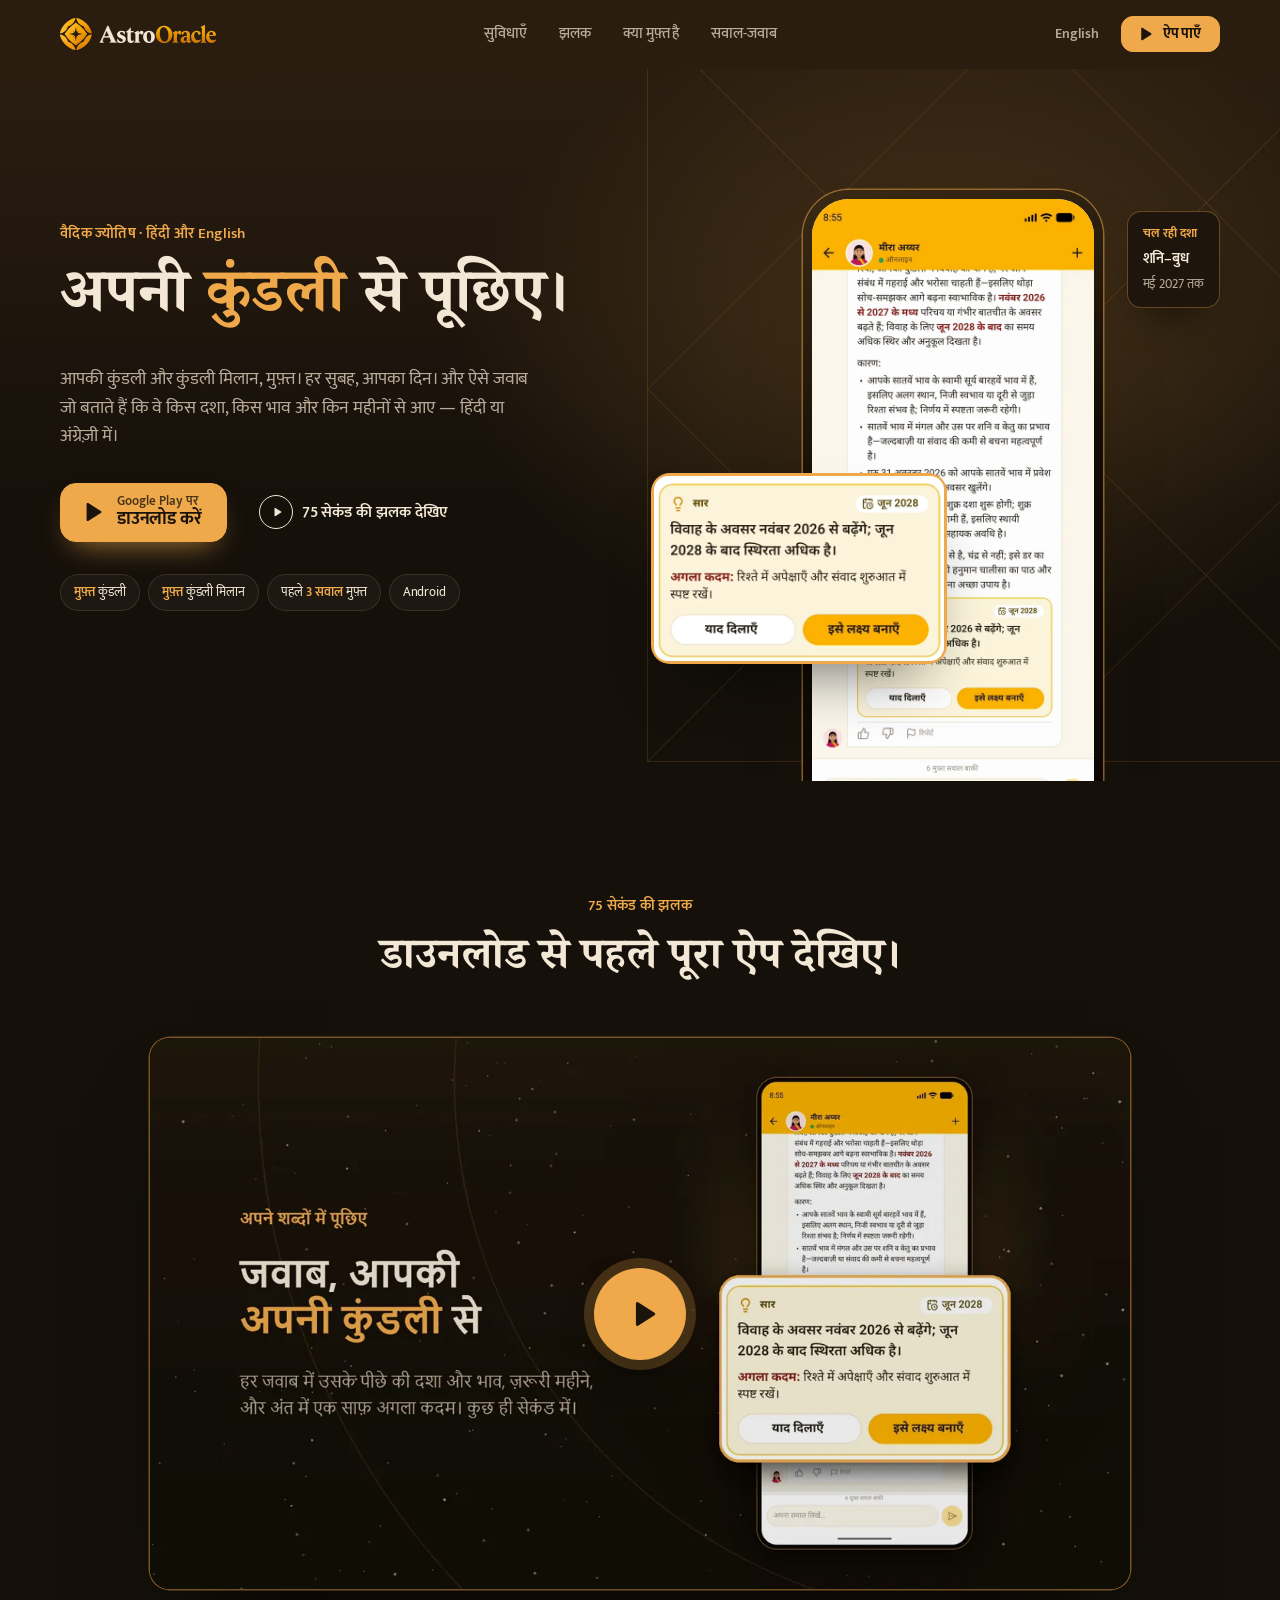
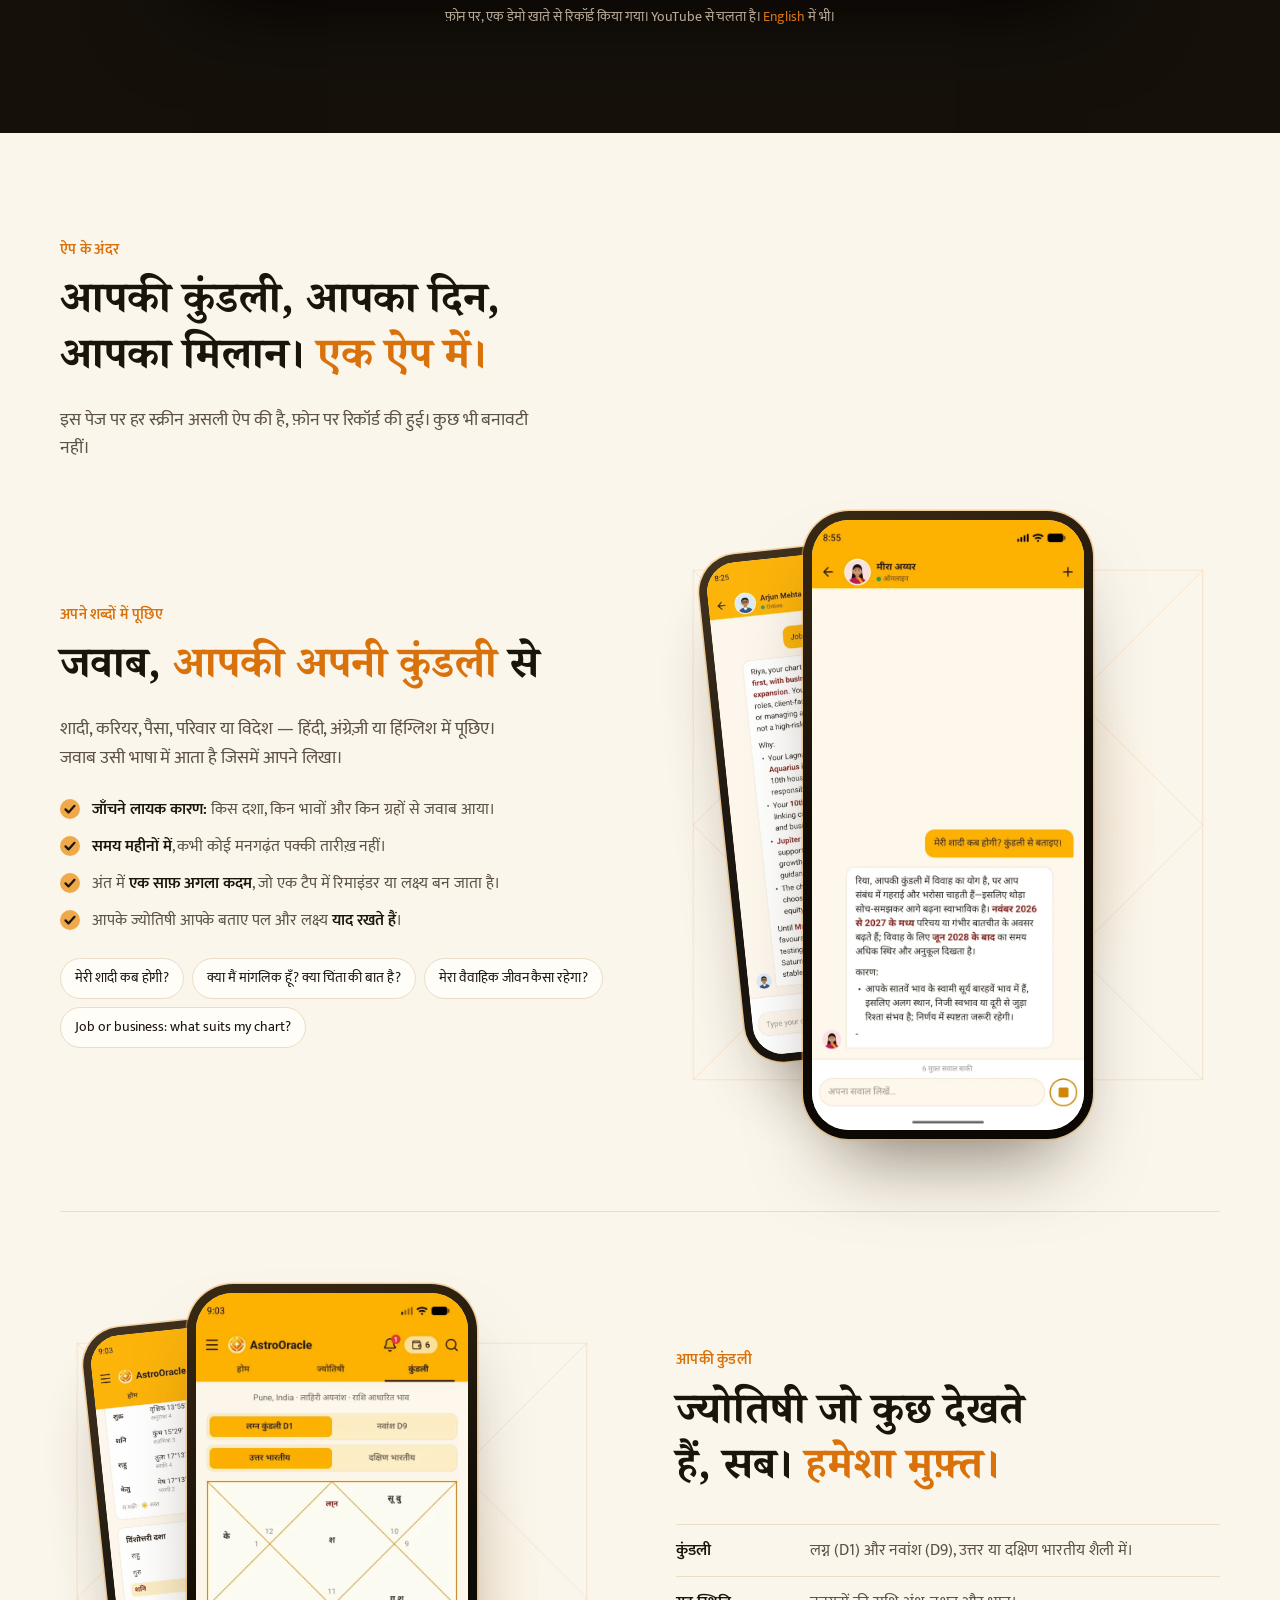
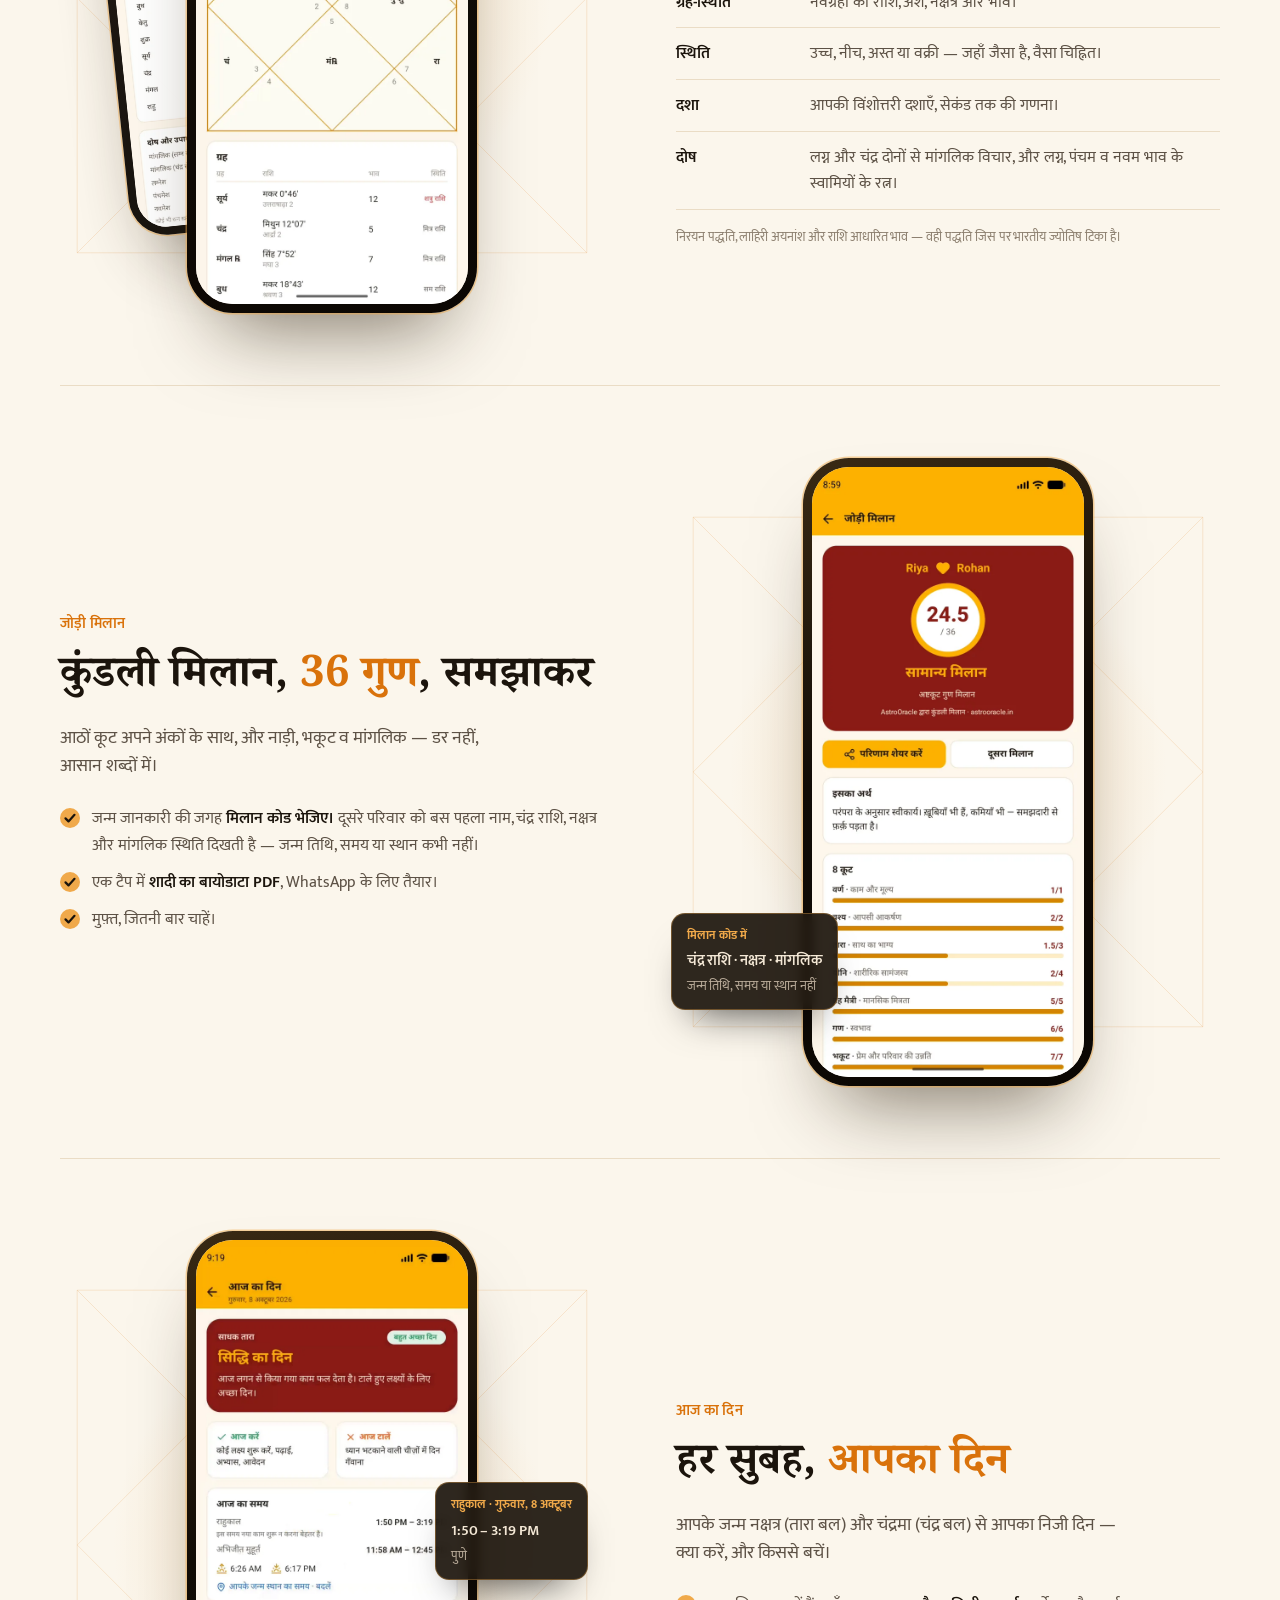
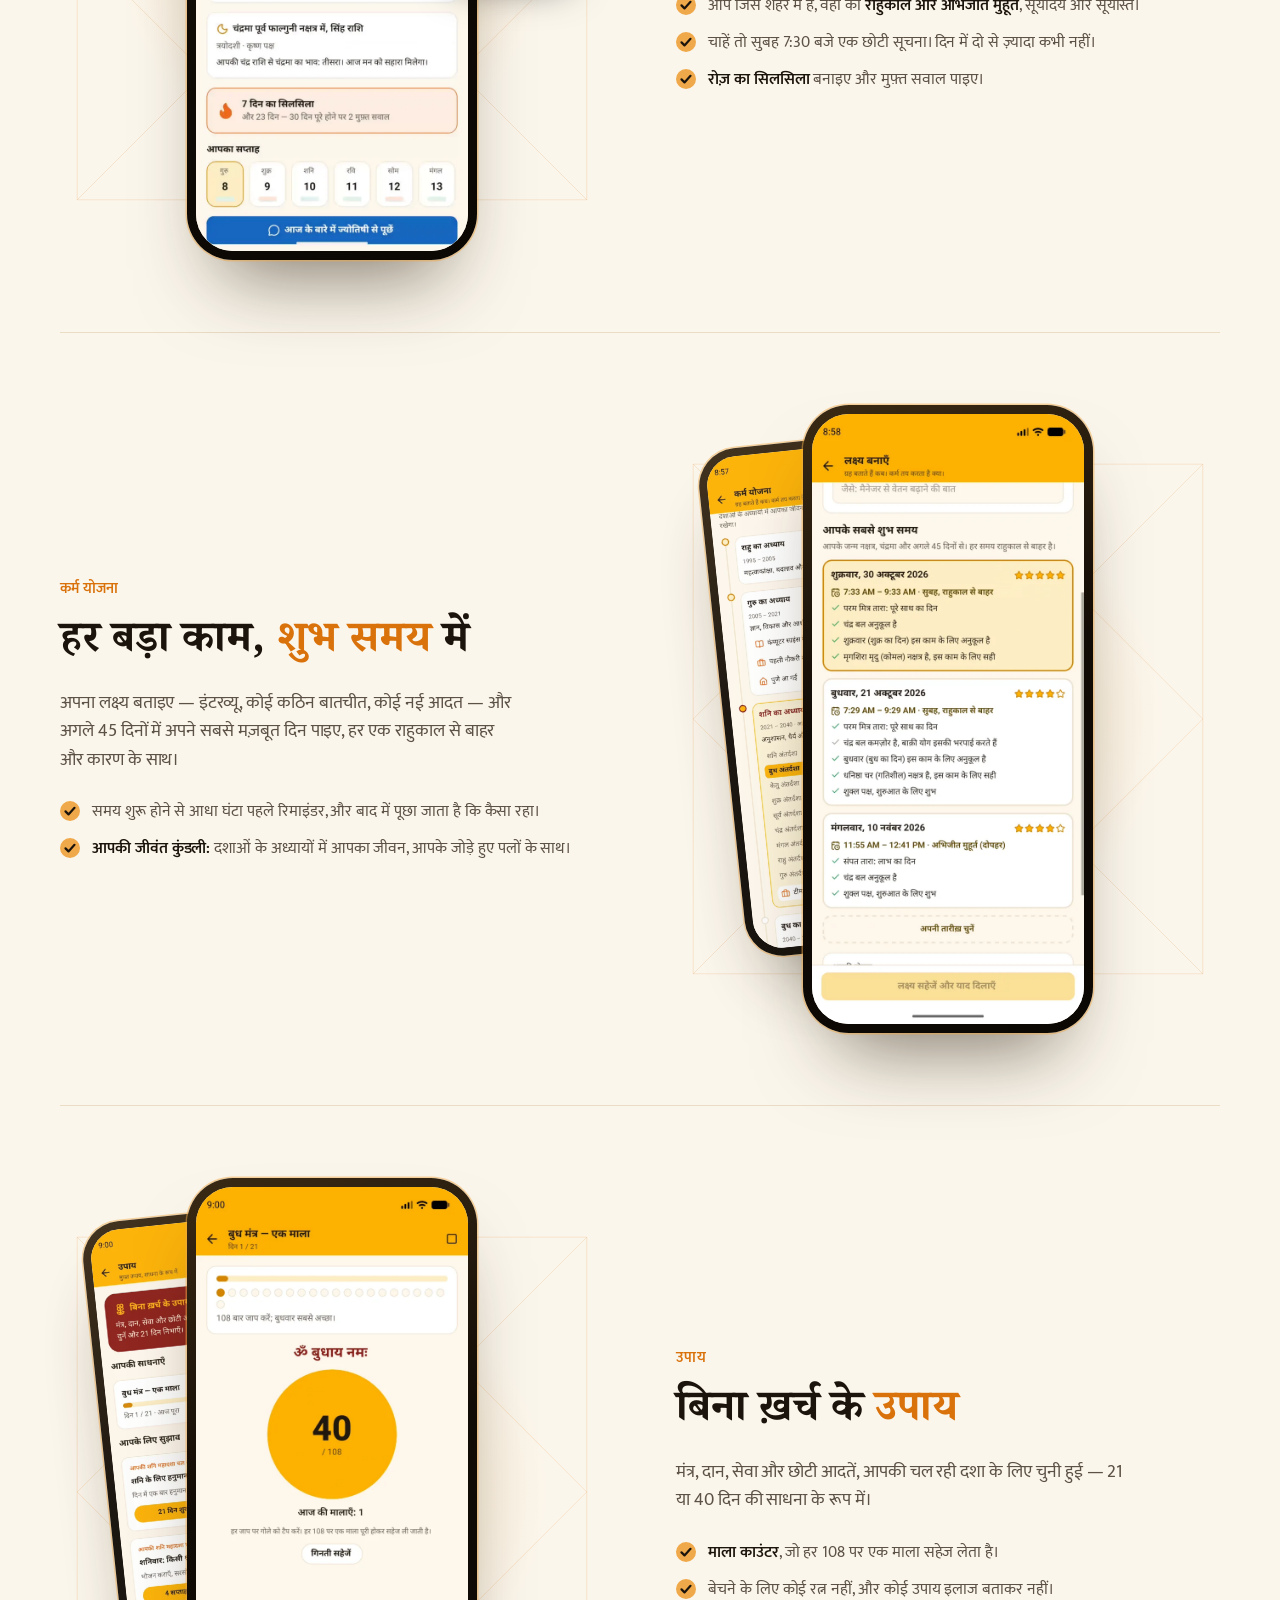
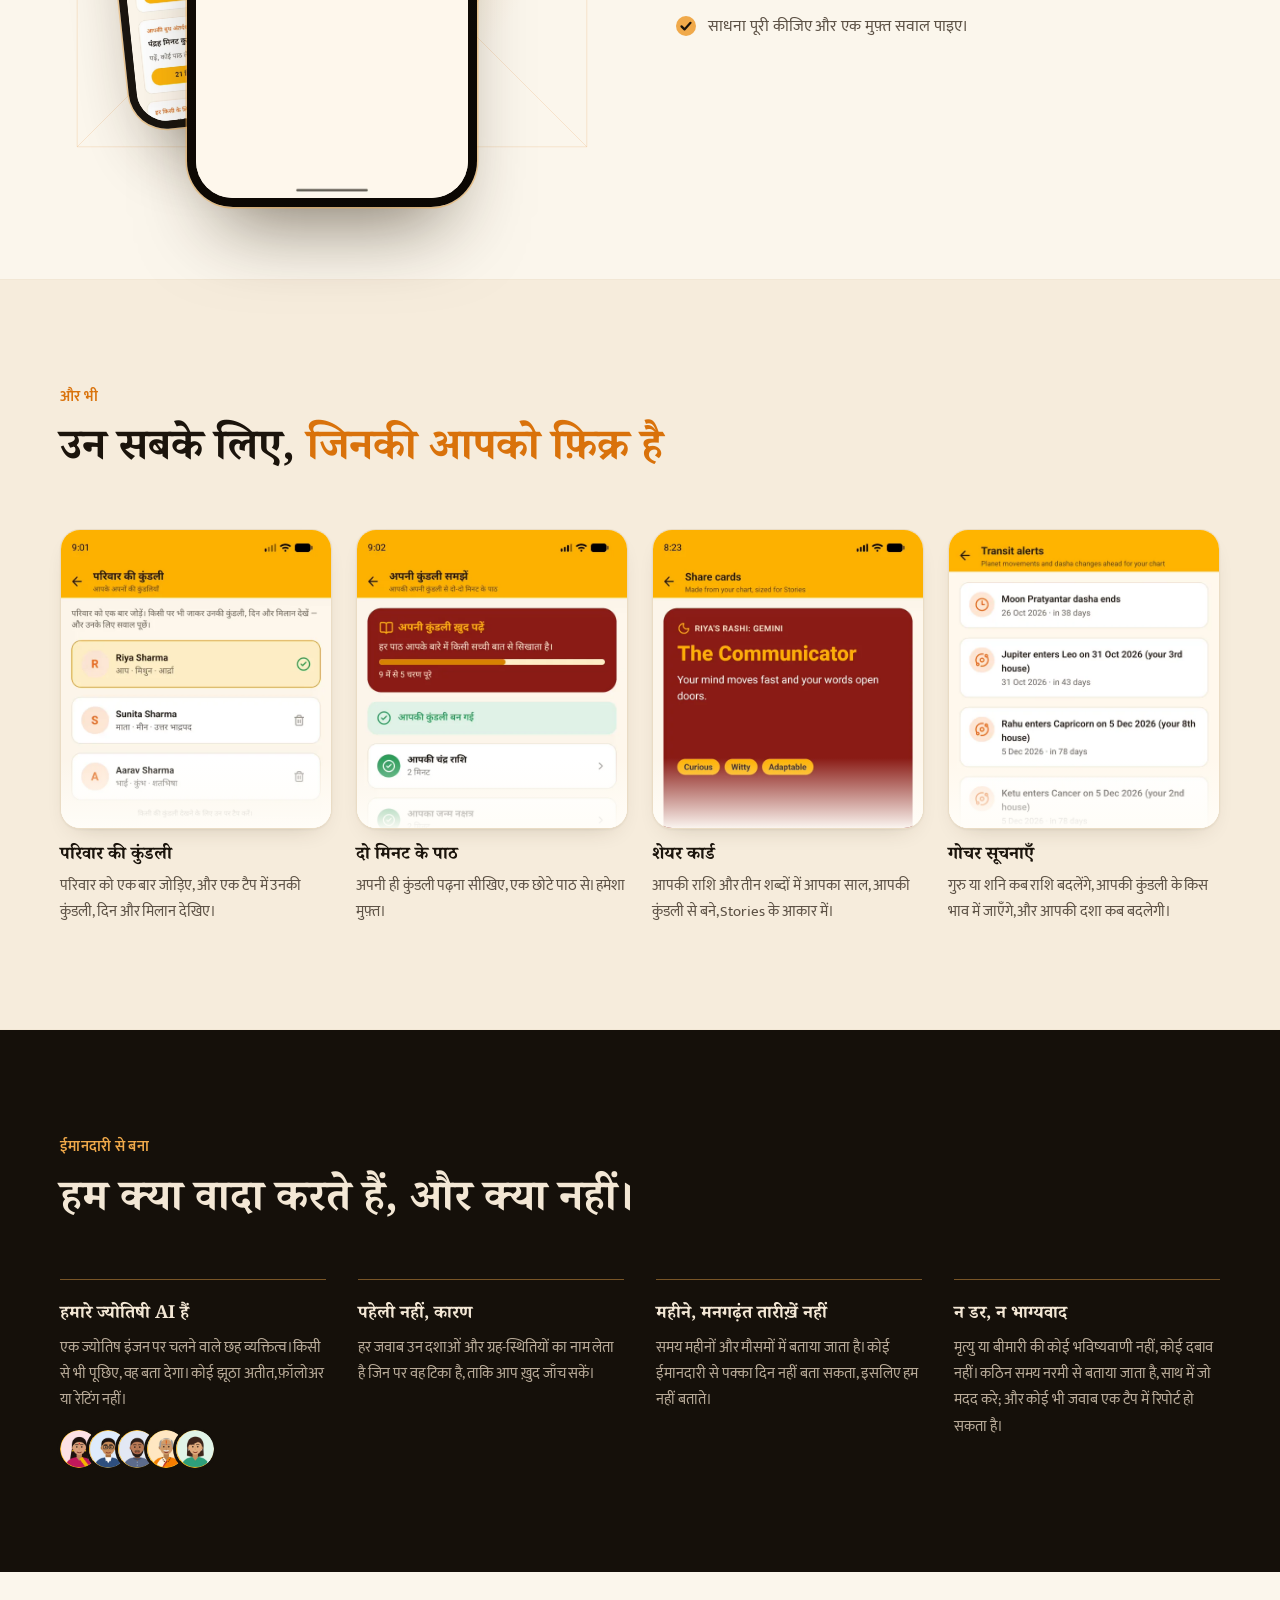
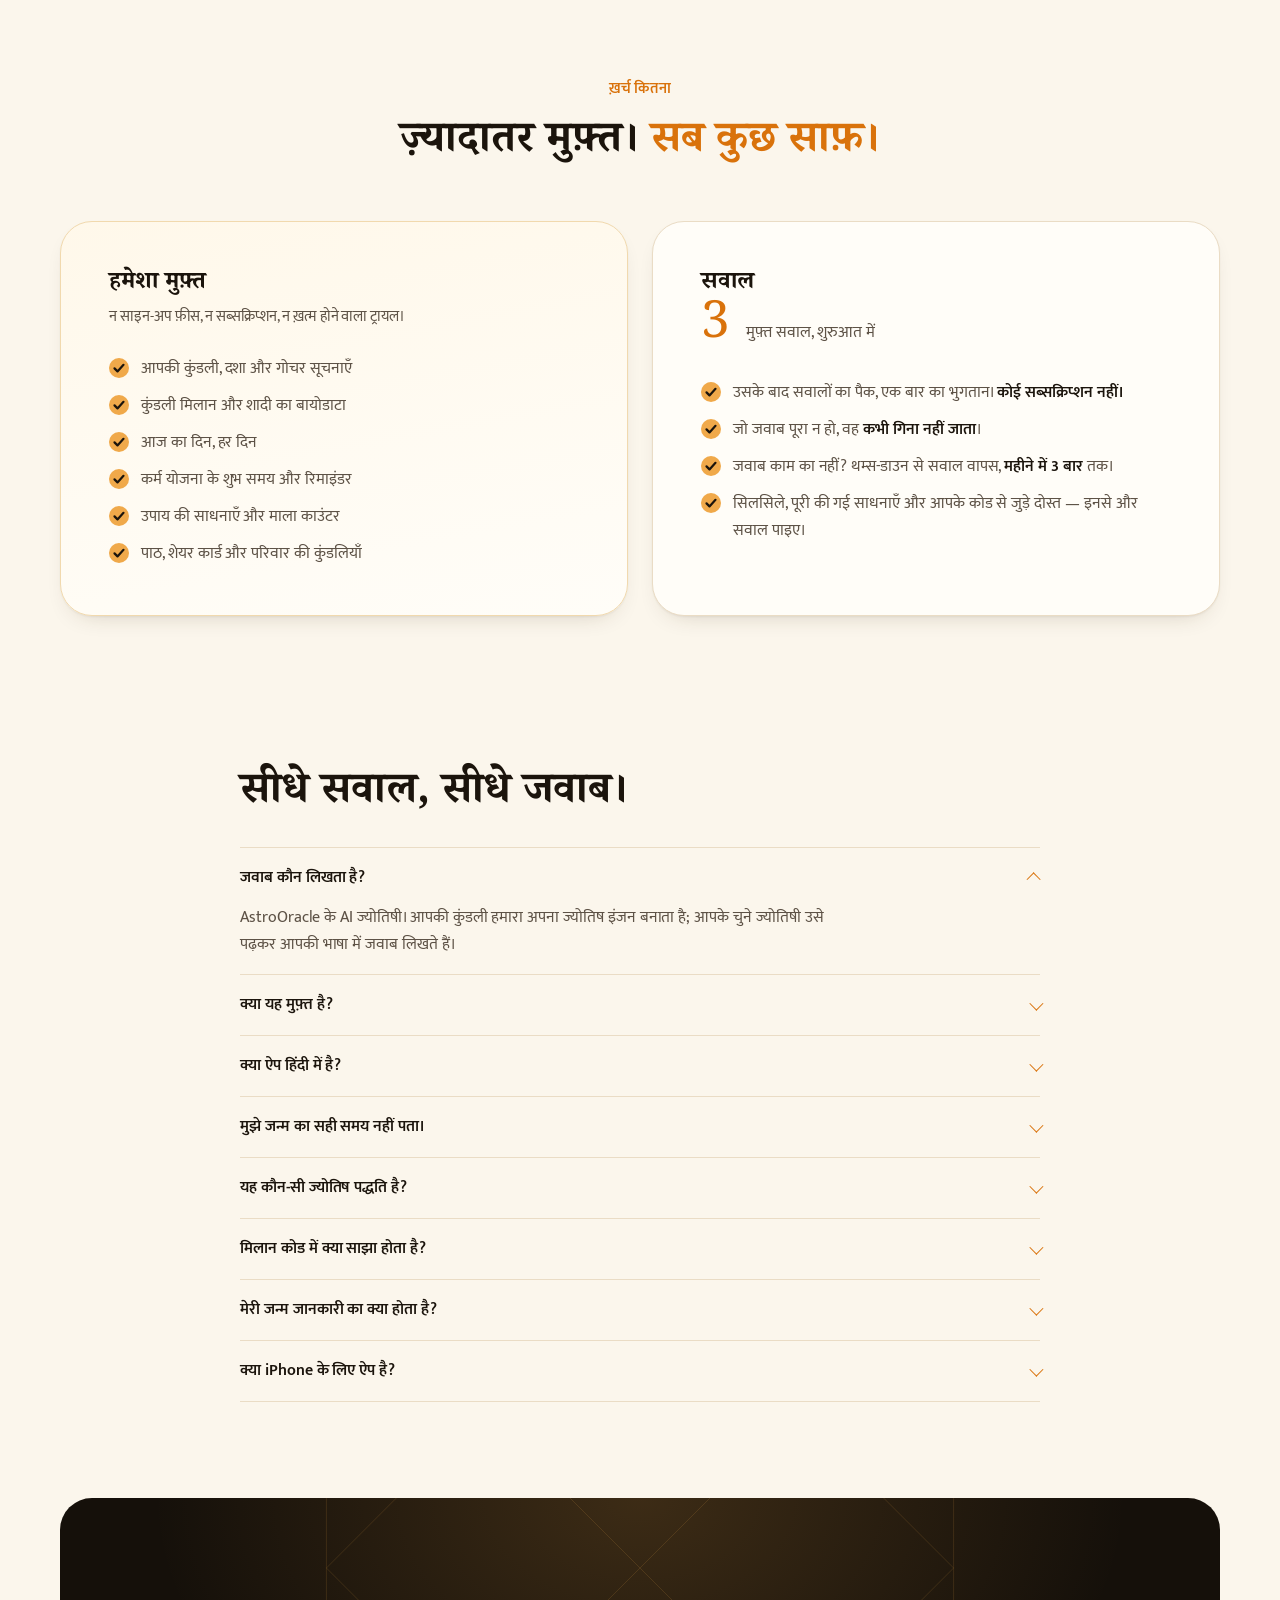
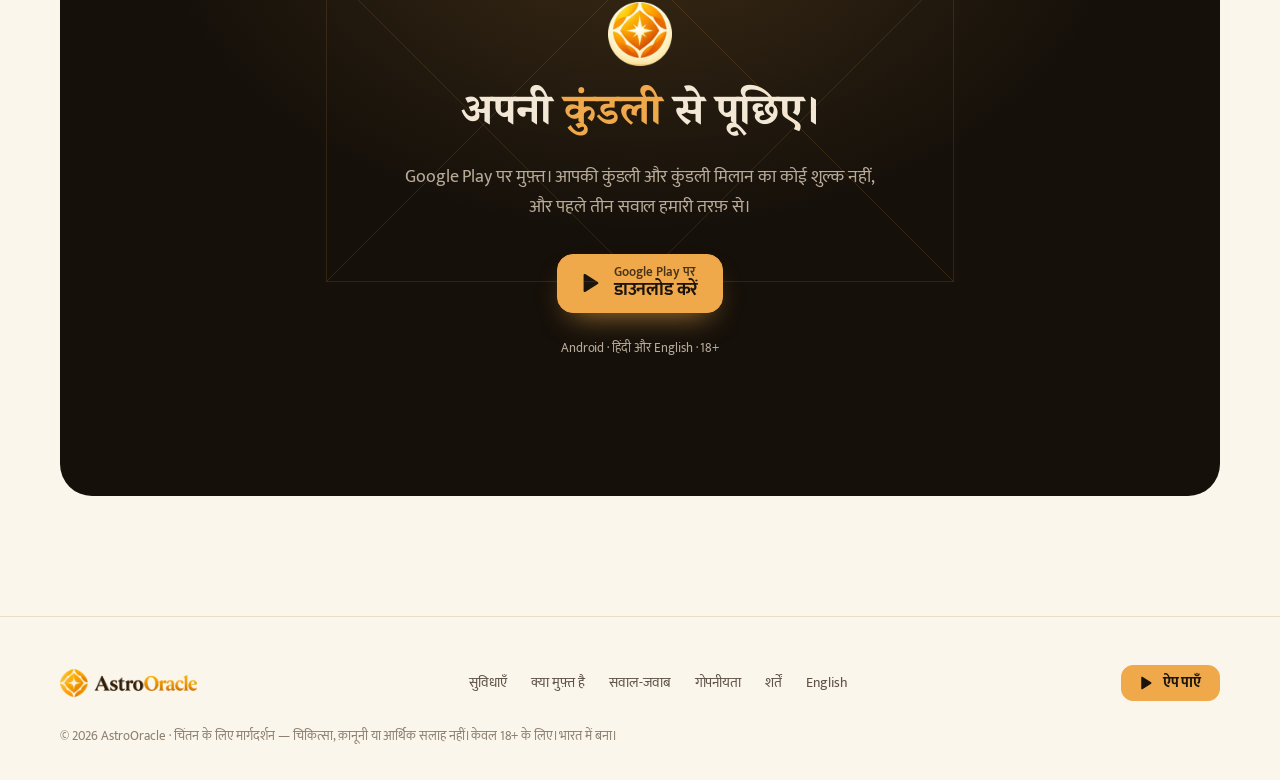
==== commit 3874f7cf: "Play the tours from YouTube - English: https://youtu.be/D5aAJFaA_RM; Hindi: https://youtu.be/esEpM1m" ====
--- a/hi/index.html
+++ b/hi/index.html
@@ -109,11 +109,12 @@
       <h2>डाउनलोड से पहले पूरा ऐप देखिए।</h2>
     </div>
     <div class="player reveal">
-      <video controls preload="none" playsinline poster="../assets/video/intro-hi.webp" width="1280" height="720" aria-label="AstroOracle की 75 सेकंड की झलक">
-        <source src="../assets/video/intro-hi.mp4" type="video/mp4" />
-      </video>
-    </div>
-    <p class="player-note">फ़ोन पर, एक डेमो खाते से रिकॉर्ड किया गया। <a href="../#tour" hreflang="en" lang="en">English</a> में भी।</p>
+      <a class="yt" href="https://youtu.be/esEpM1mxAIw" data-yt="esEpM1mxAIw" aria-label="AstroOracle की 75 सेकंड की झलक चलाएँ (YouTube)">
+        <img src="../assets/video/intro-hi.webp" width="1280" height="720" loading="lazy" alt="" />
+        <span class="yt-play" aria-hidden="true"><svg><use href="#play"/></svg></span>
+      </a>
+    </div>
+    <p class="player-note">फ़ोन पर, एक डेमो खाते से रिकॉर्ड किया गया। YouTube से चलता है। <a href="../#tour" hreflang="en" lang="en">English</a> में भी।</p>
   </div>
 </section>
 
--- a/assets/css/styles.css
+++ b/assets/css/styles.css
@@ -265,7 +265,19 @@
   max-width: 980px; margin-inline: auto; border-radius: var(--r-2); overflow: hidden; background: #000;
   box-shadow: 0 0 0 1.5px rgba(240, 169, 74, 0.45), 0 50px 90px -40px rgba(0, 0, 0, 0.9);
 }
-.player video { width: 100%; aspect-ratio: 16 / 9; background: #000; }
+.player video, .player iframe { display: block; width: 100%; aspect-ratio: 16 / 9; background: #000; border: 0; }
+/* The tour: our own poster until it is played, then YouTube's player in its place. */
+.yt { position: relative; display: block; aspect-ratio: 16 / 9; background: #000; }
+.yt img { width: 100%; height: 100%; object-fit: cover; opacity: 0.92; transition: opacity 0.2s ease; }
+.yt-play {
+  position: absolute; inset: 0; margin: auto; width: 92px; height: 92px; border-radius: 50%;
+  display: grid; place-items: center; background: var(--gold);
+  box-shadow: 0 0 0 10px rgba(240, 169, 74, 0.22), 0 18px 40px -12px rgba(0, 0, 0, 0.7);
+  transition: transform 0.16s ease, box-shadow 0.16s ease;
+}
+.yt-play svg { width: 34px; height: 34px; fill: var(--ink); margin-left: 6px; }
+.yt:hover img, .yt:focus-visible img { opacity: 1; }
+.yt:hover .yt-play, .yt:focus-visible .yt-play { transform: scale(1.06); box-shadow: 0 0 0 14px rgba(240, 169, 74, 0.26), 0 18px 40px -12px rgba(0, 0, 0, 0.7); }
 .player-note { margin-top: var(--s-4); text-align: center; font-size: 0.86rem; color: var(--night-dim); }
 
 /* ---------- features ---------- */
